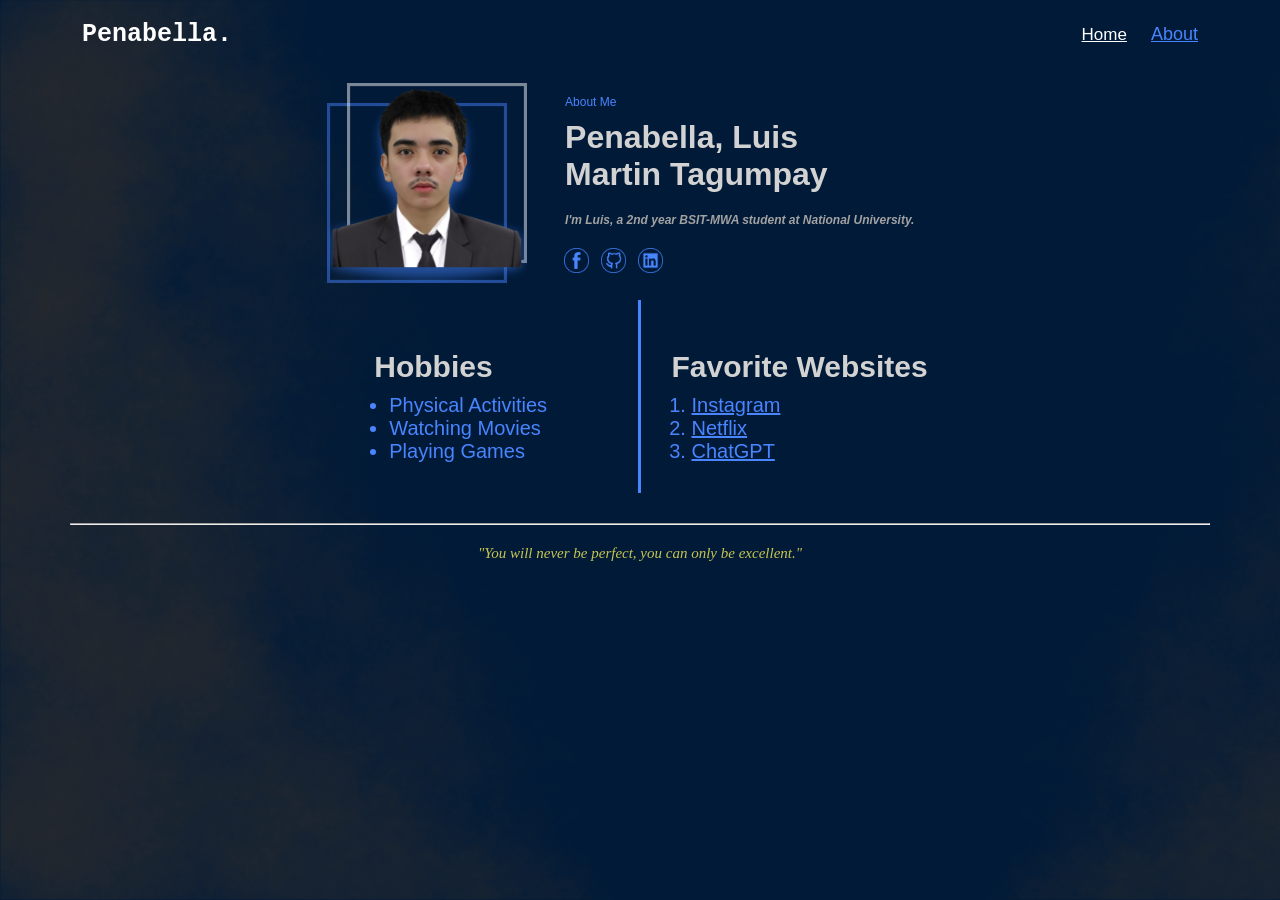
==== aboutPage.html @ 7ff42749 "my first portfolio" ====
<!DOCTYPE html>
<html>
    <head>
        <title>Penabella: About Me</title>
    </head>

    <body style="background-image: url('assets/plainBG.png'); background-size: cover; background-repeat: no-repeat; background-attachment: fixed; margin-left: 70px; margin-right: 70px;">
        <table border="0" width="100%" cellpadding="10">
            <tr>
                <td align="left">
                    <strong style="color: white; font-size: 25px; font-family: 'Courier New', Courier, monospace;">Penabella.</strong>
                </td>
                <td align="right">
                    <a href="index.html" style="font-size: 17px; color: white; font-family: Arial;">Home</a>
                    &nbsp;&nbsp;&nbsp;&nbsp;
                    <a href="aboutPage.html" style="font-size: 18px; color: rgb(72, 133, 255); font-family: Arial;">About</a>
                </td>
            </tr>
        </table>

        <table border="0" width="60%" cellpadding="10" align="center" style="margin-top: 10px;">
            <tr>
                <td align="middle">
                    <img src="assets/icons/myPhoto.png" alt="Luis Martin T. Penabella" width="200">
                </td>
                <td align="left">
                    <p style="margin-bottom: 10px; color: rgb(72, 133, 255); font-family: Arial, Helvetica, sans-serif; font-size: 12px;">About Me</p>
                    <h1 style="margin-top: 10px; margin-bottom: 20px; color: rgb(210, 210, 210); font-family:Arial, Helvetica, sans-serif;">Penabella, Luis<br>Martin Tagumpay</h1>
                    <h2 style="margin-top: 20px; color: rgb(162, 162, 162); font-family:Arial, Helvetica, sans-serif; font-size: 12px; font-style: italic;">I'm Luis, a 2nd year BSIT-MWA student at National University.</h2>

                    <table align="left" border="0" cellspacing="10" padding="0" style="margin-left: -12px;">
                        <tr>
                            <td><a href="https://www.facebook.com/cookietrashh" target="_blank"><img src="assets/icons/fbIcon.png" alt="Facebook" width="25"></a></td>
                            <td><a href="https://github.com/luis-mtp"  target="_blank"><img src="assets/icons/gitIcon.png" alt="GitHub" width="25"></a></td>
                            <td><a href="https://www.linkedin.com/in/luis-penabella-lmtp18"  target="_blank"><img src="assets/icons/inIcon.png" alt="LinkedIn" width="25"></a></td>
                        </tr>
                    </table>
                </td>
            </tr>
        </table>
    
        <table border="0" cellpadding="10" cellspacing="0" align="center" style="margin-bottom: 30px">
            <tr>
                <td valign="top" width="49.25%" >
                    <h4 style="margin-left: 25px; color: rgb(210, 210, 210); font-family: Arial, Helvetica, sans-serif; font-size: 30px;">Hobbies</h4>
                    <ul style="margin-top: -30px; color: rgb(72, 133, 255); font-family:Arial, Helvetica, sans-serif; font-size: 20px;">
                        <li>Physical Activities</li>
                        <li>Watching Movies</li>
                        <li>Playing Games</li>
                    </ul>
                </td>

                <td width="0.5%" bgcolor="#4885ff" style="padding: 0;"></td>

                <td valign="top" width="49.25%">
                    <h4 style="margin-left: 20px; color: rgb(210, 210, 210); font-family: Arial, Helvetica, sans-serif; font-size: 30px;">Favorite Websites</h4>
                    <ol style="margin-top: -30px; color: rgb(72, 133, 255); font-family:Arial, Helvetica, sans-serif; font-size: 20px;">
                        <li><a href="https://www.instagram.com/?hl=en" target="_blank" style="color: rgb(72, 133, 255)">Instagram</a></li>
                        <li><a href="https://www.netflix.com/ph-en/" target="_blank" style="color: rgb(72, 133, 255)">Netflix</a></li>
                        <li><a href="https://chatgpt.com" target="_blank" style="color: rgb(72, 133, 255)">ChatGPT</a></li>
                    </ol>
                </td>
            </tr>
        </table>

        <hr>
        
        <footer align="center" style="margin-top: 20px;">
            <p style="color: rgb(199, 197, 80); font-family: 'Times New Roman', Times, serif; font-style: italic; font-size: 15px;">"You will never be perfect, you can only be excellent."</p>
        </footer>

    </body>
</html>
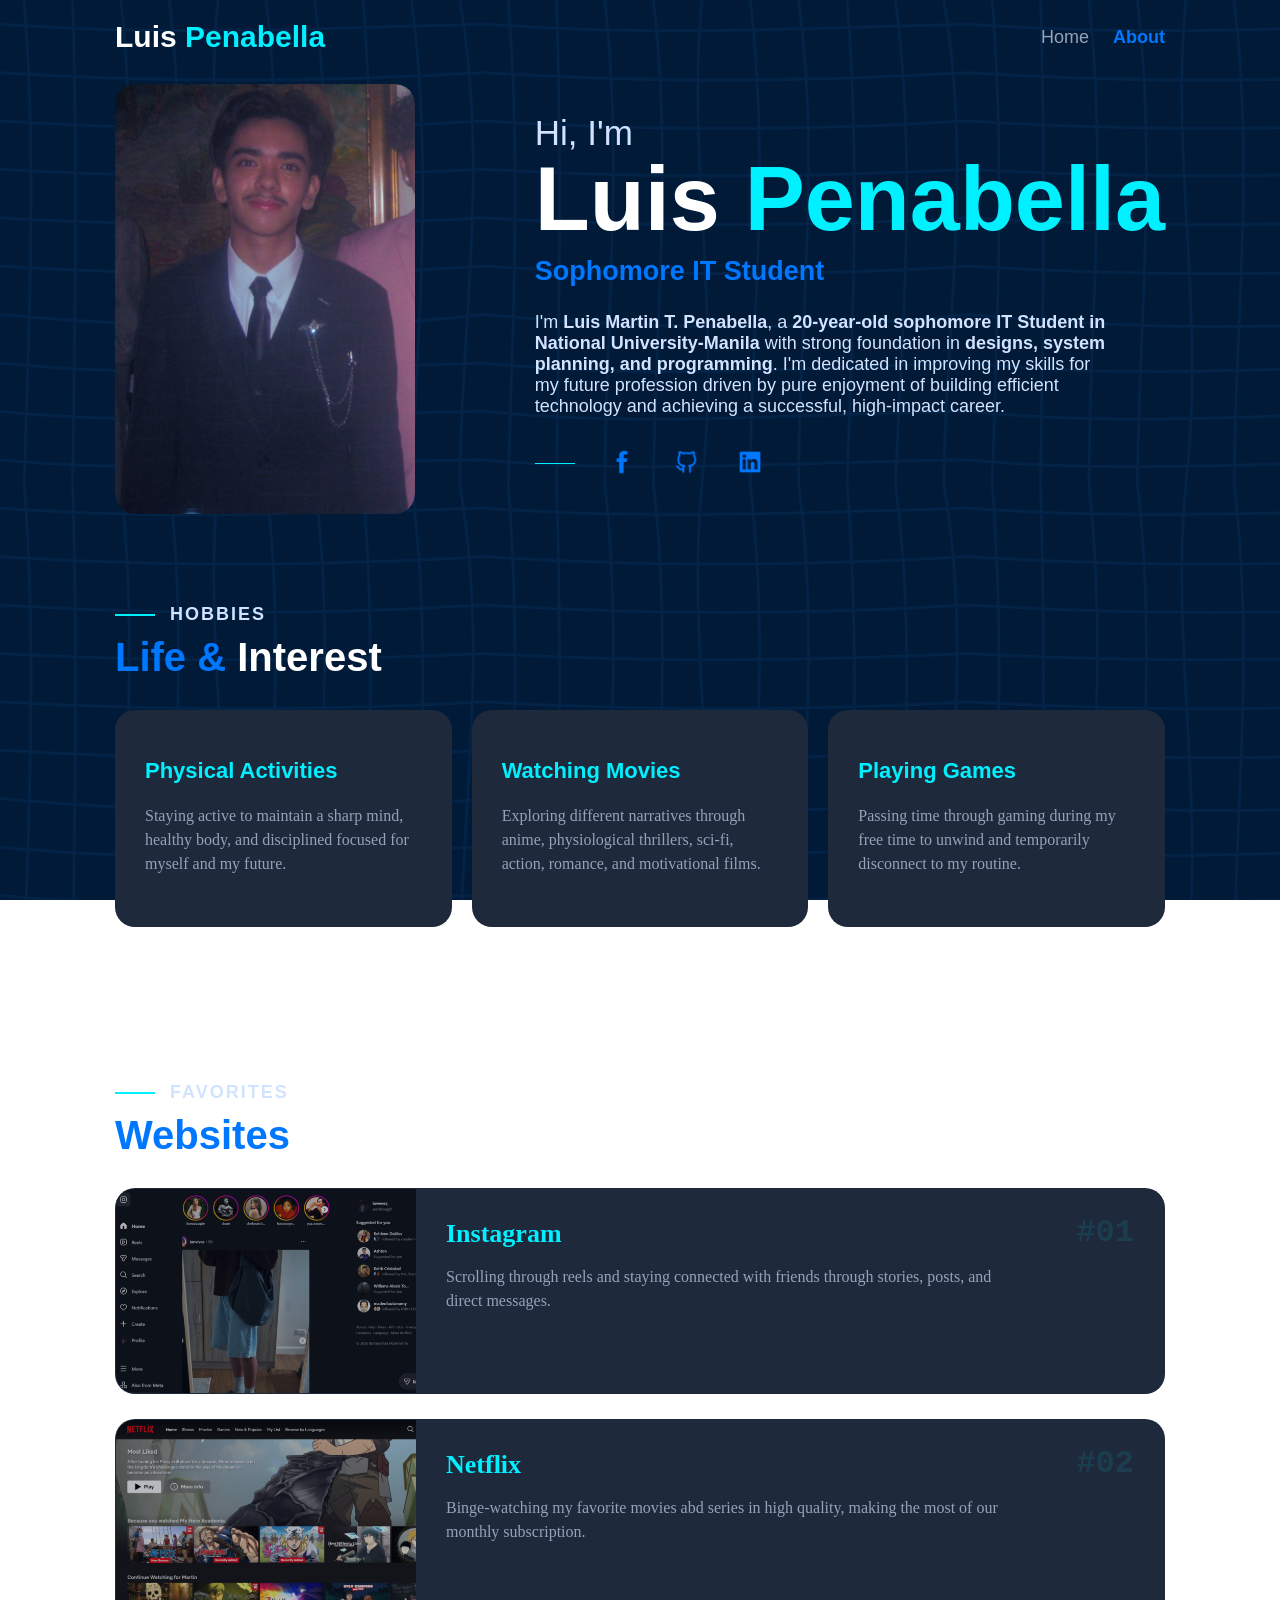
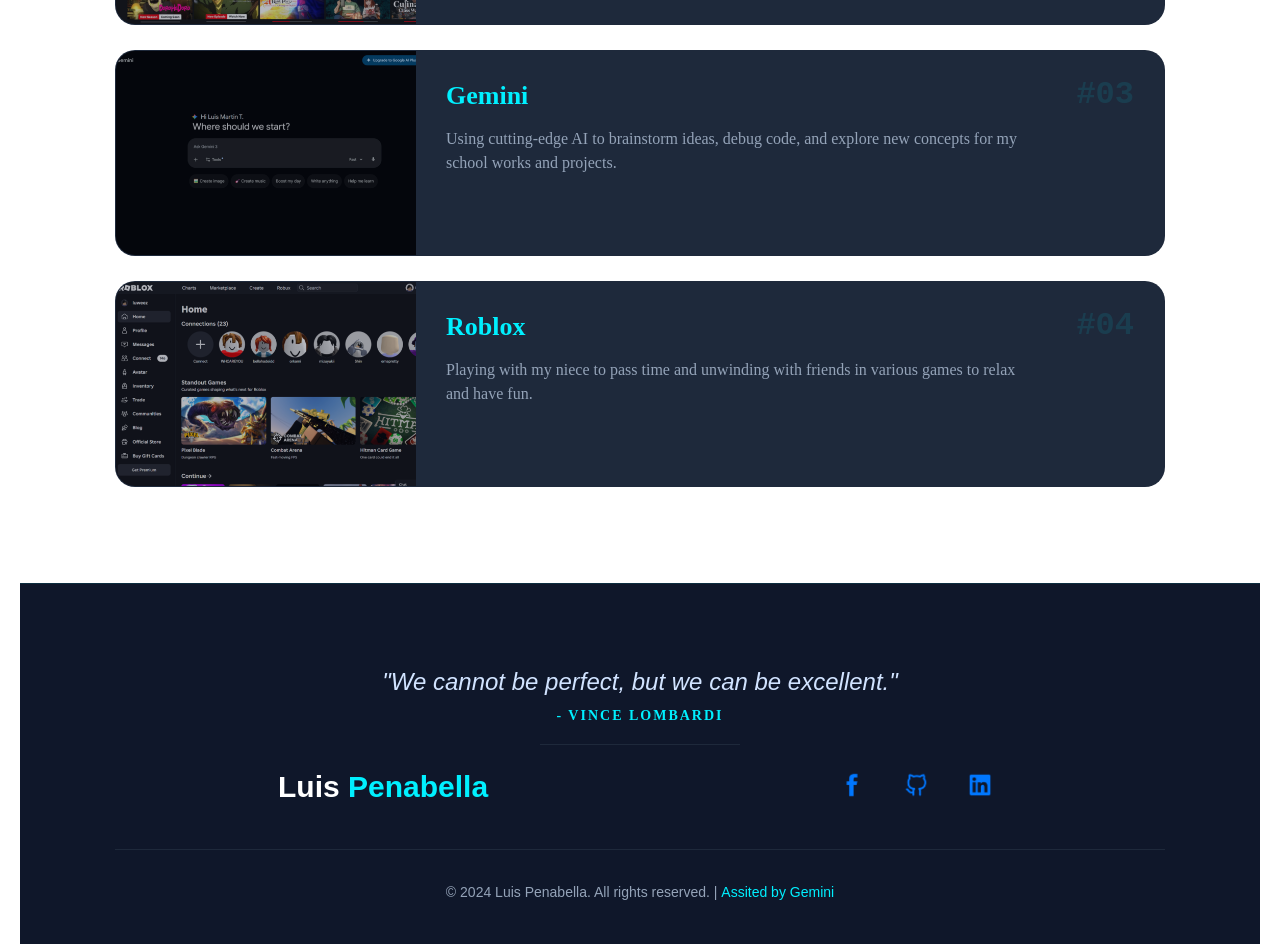
==== commit 455d0761: "updated portfolio with css" ====
--- a/aboutPage.html
+++ b/aboutPage.html
@@ -2,72 +2,160 @@
 <html>
     <head>
         <title>Penabella: About Me</title>
+        <meta name="viewport" content="width=device-width, initial-scale=1.0">
+
+        <link rel="stylesheet" href="aboutPage.css">
     </head>
 
-    <body style="background-image: url('assets/plainBG.png'); background-size: cover; background-repeat: no-repeat; background-attachment: fixed; margin-left: 70px; margin-right: 70px;">
-        <table border="0" width="100%" cellpadding="10">
-            <tr>
-                <td align="left">
-                    <strong style="color: white; font-size: 25px; font-family: 'Courier New', Courier, monospace;">Penabella.</strong>
-                </td>
-                <td align="right">
-                    <a href="index.html" style="font-size: 17px; color: white; font-family: Arial;">Home</a>
-                    &nbsp;&nbsp;&nbsp;&nbsp;
-                    <a href="aboutPage.html" style="font-size: 18px; color: rgb(72, 133, 255); font-family: Arial;">About</a>
-                </td>
-            </tr>
-        </table>
+    <body style="background-image: url('assets/myBG.png'); background-size: cover; background-repeat: no-repeat; background-attachment: fixed;">
+        <div class="navbar">
+            <a href="index.html" class="nav-logo">Luis <span class="last-name">Penabella</span></a>
+ 
+            <div class="nav-direct">
+                <a href="index.html">Home</a>
+                <a href="aboutPage.html" class="active">About</a>
+            </div>
+        </div>
 
-        <table border="0" width="60%" cellpadding="10" align="center" style="margin-top: 10px;">
-            <tr>
-                <td align="middle">
-                    <img src="assets/icons/myPhoto.png" alt="Luis Martin T. Penabella" width="200">
-                </td>
-                <td align="left">
-                    <p style="margin-bottom: 10px; color: rgb(72, 133, 255); font-family: Arial, Helvetica, sans-serif; font-size: 12px;">About Me</p>
-                    <h1 style="margin-top: 10px; margin-bottom: 20px; color: rgb(210, 210, 210); font-family:Arial, Helvetica, sans-serif;">Penabella, Luis<br>Martin Tagumpay</h1>
-                    <h2 style="margin-top: 20px; color: rgb(162, 162, 162); font-family:Arial, Helvetica, sans-serif; font-size: 12px; font-style: italic;">I'm Luis, a 2nd year BSIT-MWA student at National University.</h2>
+        <div class="about-page">
+            <div class="my-photo">
+                <img src="assets/icons/myImageBackground.png" alt="Background" class="image-background">
+                <img src="assets/icons/myImage.png" alt="Luis Martin T. Penabella" class="my-image">
+            </div>
 
-                    <table align="left" border="0" cellspacing="10" padding="0" style="margin-left: -12px;">
-                        <tr>
-                            <td><a href="https://www.facebook.com/cookietrashh" target="_blank"><img src="assets/icons/fbIcon.png" alt="Facebook" width="25"></a></td>
-                            <td><a href="https://github.com/luis-mtp"  target="_blank"><img src="assets/icons/gitIcon.png" alt="GitHub" width="25"></a></td>
-                            <td><a href="https://www.linkedin.com/in/luis-penabella-lmtp18"  target="_blank"><img src="assets/icons/inIcon.png" alt="LinkedIn" width="25"></a></td>
-                        </tr>
-                    </table>
-                </td>
-            </tr>
-        </table>
-    
-        <table border="0" cellpadding="10" cellspacing="0" align="center" style="margin-bottom: 30px">
-            <tr>
-                <td valign="top" width="49.25%" >
-                    <h4 style="margin-left: 25px; color: rgb(210, 210, 210); font-family: Arial, Helvetica, sans-serif; font-size: 30px;">Hobbies</h4>
-                    <ul style="margin-top: -30px; color: rgb(72, 133, 255); font-family:Arial, Helvetica, sans-serif; font-size: 20px;">
-                        <li>Physical Activities</li>
-                        <li>Watching Movies</li>
-                        <li>Playing Games</li>
-                    </ul>
-                </td>
+            <div class="introduction">
+                <h3>Hi, I'm</h3>
+                <h1>Luis <span class="last-name">Penabella</span></h1>
+                <h2>Sophomore IT Student</h2>
+                <p>I'm <strong>Luis Martin T. Penabella</strong>, a <strong>20-year-old sophomore IT Student in<br>National University-Manila</strong> with strong foundation in <strong>designs, system<br>planning, and programming</strong>. I'm dedicated in improving my skills for<br>my future profession driven by pure enjoyment of building efficient<br>technology and achieving a successful, high-impact career.</p>
 
-                <td width="0.5%" bgcolor="#4885ff" style="padding: 0;"></td>
+                <div class="icons">
+                    <hr>
+                    <div class="icon-background"><a href="https://www.facebook.com/cookietrashh" target="_blank"><img src="assets/icons/fbIcon.png" alt="Facebook" width="30"></a></div>
+                    <div class="icon-background"><a href="https://github.com/luis-mtp"  target="_blank"><img src="assets/icons/gitIcon.png" alt="GitHub" width="30"></a></div>
+                    <div class="icon-background"><a href="https://www.linkedin.com/in/luis-penabella-lmtp18"  target="_blank"><img src="assets/icons/inIcon.png" alt="LinkedIn" width="30"></a></div>
+                </div>
+            </div>
+        </div>
 
-                <td valign="top" width="49.25%">
-                    <h4 style="margin-left: 20px; color: rgb(210, 210, 210); font-family: Arial, Helvetica, sans-serif; font-size: 30px;">Favorite Websites</h4>
-                    <ol style="margin-top: -30px; color: rgb(72, 133, 255); font-family:Arial, Helvetica, sans-serif; font-size: 20px;">
-                        <li><a href="https://www.instagram.com/?hl=en" target="_blank" style="color: rgb(72, 133, 255)">Instagram</a></li>
-                        <li><a href="https://www.netflix.com/ph-en/" target="_blank" style="color: rgb(72, 133, 255)">Netflix</a></li>
-                        <li><a href="https://chatgpt.com" target="_blank" style="color: rgb(72, 133, 255)">ChatGPT</a></li>
-                    </ol>
-                </td>
-            </tr>
-        </table>
+        <div class="hobbies">
+            <div class="hobbies-header">
+                <div class="sub-header">
+                    <hr>
+                    <h3>Hobbies</h3>
+                </div>
+                <h2>Life & <span class="header-second-word">Interest</span></h2>
+            </div>
 
-        <hr>
-        
-        <footer align="center" style="margin-top: 20px;">
-            <p style="color: rgb(199, 197, 80); font-family: 'Times New Roman', Times, serif; font-style: italic; font-size: 15px;">"You will never be perfect, you can only be excellent."</p>
+            <ul class="hobbies-list">
+                <li>
+                    <div class="hobby-card">
+                        <h2>Physical Activities</h2>
+                        <p>Staying active to maintain a sharp mind, healthy body, and disciplined focused for myself and my future.</p>
+                    </div>
+                </li>
+                <li>
+                    <div class="hobby-card">
+                        <h2>Watching Movies</h2>
+                        <p>Exploring different narratives through anime, physiological thrillers, sci-fi, action, romance, and motivational films.</p>
+                    </div>
+                </li>
+                <li>
+                    <div class="hobby-card">
+                        <h2>Playing Games</h2>
+                        <p>Passing time through gaming during my free time to unwind and temporarily disconnect to my routine.</p>
+                    </div>
+                </li>
+            </ul>
+        </div>
+
+        <div class="websites">
+            <div class="websites-header">
+                <div class="sub-header">
+                    <hr>
+                    <h3>Favorites</h3>
+                </div>
+                <h2>Websites <span class="header-second-word">I Visit</span></h2>
+            </div>
+
+            <ol class="websites-list">
+                <li>
+                    <a href="https://www.instagram.com" target="_blank" class="website-card">
+                        <div class="website-preview">
+                            <img src="assets/previews/instagramPreview.png" alt="Instagram Preview">
+                        </div>
+                        <div class="website-info">
+                            <span class="site-number"></span>
+                            <h2>Instagram</h2>
+                            <p>Scrolling through reels and staying connected with friends through stories, posts, and direct messages.</p>
+                        </div>
+                    </a>
+                </li>
+                <li>
+                    <a href="https://www.netflix.com" target="_blank" class="website-card">
+                        <div class="website-preview">
+                            <img src="assets/previews/netflixPreview.png" alt="Netflix Preview">
+                        </div>
+                        <div class="website-info">
+                            <span class="site-number"></span>
+                            <h2>Netflix</h2>
+                            <p>Binge-watching my favorite movies abd series in high quality, making the most of our monthly subscription.</p>
+                        </div>
+                    </a>
+                </li>
+                <li>
+                    <a href="https://gemini.google.com" target="_blank" class="website-card">
+                        <div class="website-preview">
+                            <img src="assets/previews/geminiPreview.png" alt="Gemini Preview">
+                        </div>
+                        <div class="website-info">
+                            <span class="site-number"></span>
+                            <h2>Gemini</h2>
+                            <p>Using cutting-edge AI to brainstorm ideas, debug code, and explore new concepts for my school works and projects.</p>
+                        </div>
+                    </a>
+                </li>
+                <li>
+                    <a href="https://www.roblox.com" target="_blank" class="website-card">
+                        <div class="website-preview">
+                            <img src="assets/previews/robloxPreview.png" alt="Roblox Preview">
+                        </div>
+                        <div class="website-info">
+                            <span class="site-number"></span>
+                            <h2>Roblox</h2>
+                            <p>Playing with my niece to pass time and unwinding with friends in various games to relax and have fun.</p>
+                        </div>
+                    </a>
+                </li>
+            </ol>
+        </div>
+
+        <footer class="footer">
+            <div class="footer-section">
+                <div class="quote">
+                    <p>"We cannot be perfect, but we can be excellent."</p>
+                    <span class="quote-author">- Vince Lombardi</span>
+                </div>
+            </div>
+
+            <hr class="footer-divider">
+
+            <div class="footer-info">
+                
+                <div class="footer-nav">
+                    <a href="index.html" class="nav-logo">Luis <span class="last-name">Penabella</span></a>
+                </div>
+
+                <div class="footer-contact">
+                    <div class="icon-background"><a href="https://www.facebook.com/cookietrashh" target="_blank"><img src="assets/icons/fbIcon.png" alt="Facebook" width="30"></a></div>
+                    <div class="icon-background"><a href="https://github.com/luis-mtp"  target="_blank"><img src="assets/icons/gitIcon.png" alt="GitHub" width="30"></a></div>
+                    <div class="icon-background"><a href="https://www.linkedin.com/in/luis-penabella-lmtp18"  target="_blank"><img src="assets/icons/inIcon.png" alt="LinkedIn" width="30"></a></div>
+                </div>
+            </div>
+
+            <div class="footer-copyright">
+                <p>&copy; 2024 Luis Penabella. All rights reserved. | <span class="footer-tag">Assited by Gemini</span></p>
+            </div>
         </footer>
-
     </body>
 </html>
--- a/aboutPage.css
+++ b/aboutPage.css
@@ -0,0 +1,410 @@
+body {
+    display: flex;
+    flex-direction: column;
+    align-items: center;
+    justify-content: flex-start;
+    min-height: 100vh;
+    margin: 0;
+    padding: 0 20px;
+}
+
+.navbar {
+    display: flex;
+    justify-content: space-between;
+    align-items: center;
+    position: relative;
+    z-index: 10;
+
+    width: 100%;
+    max-width: 1050px;
+    margin: 10px auto;
+    padding: 10px;
+    flex-shrink: 0;
+}
+.nav-logo {
+    text-decoration: none;
+    font-weight: bold;
+    color: #FFFFFF;
+    font-size: 30px;
+    font-family: 'Segoe UI', Tahoma, Geneva, Verdana, sans-serif;
+    transition: 0.3s;
+}
+.last-name {
+    color: #00F0FF;
+    transition: 0.3s;
+}
+.nav-logo:hover .last-name{
+    color: #FFFFFF;
+}
+.nav-direct a {
+    text-decoration: none;
+    color: #94A3B8;
+    font-family: Arial, sans-serif;
+    margin-left: 20px;
+    font-size: 18px;
+    transition: 0.3s;
+}
+.nav-direct a:hover {
+    color: #FFFFFF;
+}
+.nav-direct a.active {
+    font-weight: bold;
+    color: #0077FF;
+}
+
+.about-page {
+    display: flex;
+    justify-content: space-between;
+    align-items: center;
+    gap: 10px;
+    flex-grow: 1;
+    
+    width: 100%;
+    max-width: 1050px;
+    margin: 0px auto;
+    padding: 10px;
+}
+.my-photo {
+    position: relative;
+    width: 300px;
+    height: 430px;
+    border-radius: 20px;
+    overflow: hidden;
+}
+.image-background {
+    width: 100%;
+    height: 100%;
+    object-fit: cover;
+    position: absolute;
+    z-index: 1;
+    border-radius: 20px;
+}
+.my-image {
+    width: 100%;
+    height: 99%;
+    object-fit: cover;
+    position: relative;
+    z-index: 2;
+    border-radius: 20px;
+
+    transition: transform 0.3s ease;
+}
+.my-photo:hover .my-image {
+    transform: scale(1.05);
+}
+
+.introduction {
+    display: flex;
+    flex-direction: column;
+    gap: 15px;
+    margin: 0;
+}
+.introduction h3 {
+    font-weight: normal;
+    color: #D1E3FF;
+    font-size: 35px;
+    font-family: 'Segoe UI', Tahoma, Geneva, Verdana, sans-serif;
+    margin-left: 10px;
+    margin: 0;
+}
+.introduction h1 {
+    font-weight: bold;
+    color: #FFFFFF;
+    font-size: 90px;
+    font-family: 'Segoe UI', Tahoma, Geneva, Verdana, sans-serif;
+    line-height: 0.7;
+    margin: 0;
+}
+.introduction .last-name:hover {
+    color: #FFFFFF;
+}
+.introduction h2 {
+    color: #0077FF;
+    font-size: 27px;
+    font-family: 'Segoe UI', Tahoma, Geneva, Verdana, sans-serif;
+    margin: 0;
+    margin-top: 10px;
+}
+.introduction p {
+    font-weight: normal;
+    color: #D1E3FF;
+    font-size: 18px;
+    font-family: 'Segoe UI', Tahoma, Geneva, Verdana, sans-serif;
+    margin: 0;
+    margin-top: 10px;
+}
+
+.icons {
+    display: flex;
+    align-items: center;
+    gap: 20px;
+    margin-top: 10px;
+}
+.icons hr {
+    width: 40px;
+    height: 1px;
+    background-color: #00F0FF;
+    border: none;
+    margin: 0;
+    margin-right: 5px;
+}
+.icon-background {
+    width: 40px;
+    height: 40px;
+    padding: 2px;
+    background-color: transparent;
+    border-radius: 50%;
+    display: flex;
+    justify-content: center;
+    align-items: center;
+    transition: background-color 0.3s ease;
+}
+.icons img {
+    width: 30px;
+    height: auto;
+
+    transition: transform 0.3s ease, filter 0.3s ease;
+}
+.icon-background:hover {
+    background-color: #0077FF;
+}
+
+.icon-background:hover img {
+    filter: brightness(0) invert(1);
+    transform: scale(1.15);
+}
+
+.hobbies {
+    width: 100%;
+    max-width: 1050px;
+    margin: 80px auto;
+    padding: 0 10px;
+}
+.sub-header {
+    display: flex;
+    align-items: center;
+    gap: 15px;
+}
+.sub-header hr {
+    flex-grow: 1;
+    max-width: 40px;
+    border: none;
+    border-top: 2px solid #00F0FF;
+    margin: 0;
+}
+.hobbies-header h3 {
+    color: #D1E3FF;
+    font-size: 18px;
+    font-family: 'Segoe UI', Tahoma, Geneva, Verdana, sans-serif;
+    text-transform: uppercase;
+    letter-spacing: 2px;
+    margin: 0;
+}
+.hobbies-header h2 {
+    color: #0077FF;
+    font-size: 40px;
+    font-family: 'Segoe UI', Tahoma, Geneva, Verdana, sans-serif;
+    margin: 10px 0 30px 0;
+}
+.header-second-word {
+    color: #FFFFFF;
+}
+.hobbies-list {
+    display: grid;
+    grid-template-columns: repeat(3, 1fr);
+    gap: 20px;
+    list-style: none;
+    padding: 0;
+}
+.hobby-card {
+    background: #1E293B;
+    padding: 30px;
+    border-radius: 20px;
+    transition: transform 0.3s ease, background 0.3s ease;
+    height: 80%;
+}
+.hobby-card h2 {
+    color: #00F0FF;
+    font-size: 22px;
+    margin-bottom: 10px;
+    font-family: 'Segoe UI', Tahoma, Geneva, Verdana, sans-serif;
+}
+.hobby-card p {
+    color: #94A3B8;
+    font-size: 16px;
+    line-height: 1.5;
+    margin: 0;
+    margin-top: 20px;
+}
+.hobby-card:hover {
+    transform: translateY(-10px);
+    background: #2D3D54;
+    border: 1px solid #0077FF;
+}
+
+.websites {
+    width: 100%;
+    max-width: 1050px;
+    margin: 80px auto;
+    padding: 0 10px;
+}
+.websites-header h3 {
+    color: #D1E3FF;
+    font-size: 18px;
+    font-family: 'Segoe UI', Tahoma, Geneva, Verdana, sans-serif;
+    text-transform: uppercase;
+    letter-spacing: 2px;
+    margin: 0;
+}
+.websites-header h2 {
+    color: #0077FF;
+    font-size: 40px;
+    font-family: 'Segoe UI', Tahoma, Geneva, Verdana, sans-serif;
+    margin: 10px 0 30px 0;
+}
+.websites-second-word {
+    color: #FFFFFF;
+}
+.websites-list {
+    display: flex;
+    flex-direction: column;
+    gap: 25px;
+    list-style: none;
+    padding: 0;
+    counter-reset: site-counter;
+}
+.website-card {
+    display: flex;
+    align-items: stretch;
+    background: #1E293B;
+    text-decoration: none;
+    border-radius: 20px;
+    overflow: hidden;
+    border: 1px solid transparent;
+    transition: all 0.3s ease;
+    min-height: 180px;
+}
+.website-preview {
+    width: 300px;
+    flex-shrink: 0;
+    background: #0f172a;
+}
+
+.website-preview img {
+    width: 100%;
+    height: 100%;
+    object-fit: cover;
+    opacity: 0.7;
+    transition: opacity 0.3s ease;
+}
+.website-info {
+    padding: 30px;
+    position: relative;
+    flex-grow: 1;
+}
+
+.website-info h2 {
+    color: #00F0FF;
+    font-size: 26px;
+    margin: 0 0 10px 0;
+}
+
+.website-info p {
+    color: #94A3B8;
+    font-size: 16px;
+    line-height: 1.5;
+    max-width: 85%;
+}
+.site-number::before {
+    counter-increment: site-counter;
+    content: "#0" counter(site-counter);
+    position: absolute;
+    top: 25px;
+    right: 30px;
+    font-size: 32px;
+    font-weight: 800;
+    color: #00F0FF;
+    opacity: 0.1;
+    font-family: 'Courier New', monospace;
+}
+.website-card:hover {
+    transform: translateY(-5px);
+    background: #2D3D54;
+    border: 1px solid #0077FF;
+}
+
+.website-card:hover .website-preview img {
+    opacity: 1;
+}
+
+.website-card:hover .site-number::before {
+    opacity: 1;
+}
+
+.footer {
+    width: 100%;
+    background: #0F172A;
+    padding: 60px 0 30px 0;
+    margin-top: 0px;
+    border-top: 1px solid rgba(0, 240, 255, 0.1);
+}
+.footer-section {
+    max-width: 1050px;
+    margin: 0 auto;
+    padding: 0 20px;
+    text-align: center;
+}
+.quote p {
+    color: #D1E3FF;
+    font-size: 24px;
+    font-style: italic;
+    font-family: 'Segoe UI', Tahoma, Geneva, Verdana, sans-serif;
+    margin-bottom: 10px;
+}
+.quote-author {
+    color: #00F0FF;
+    font-weight: bold;
+    text-transform: uppercase;
+    letter-spacing: 2px;
+    font-size: 14px;
+}
+.footer-divider {
+    border: none;
+    border-top: 1px solid #1E293B;
+    margin: 20px auto;
+    max-width: 200px;
+}
+.footer-info {
+    display: flex;
+    align-items: center;
+    justify-content: space-between;
+    
+    width: 60%;
+    max-width: 1050px;
+    margin: 0 auto 40px auto;
+    
+    padding: 0 10px;
+    box-sizing: border-box;
+}
+.footer-contact {
+    display: flex;
+    align-items: center;
+    gap: 20px;
+}
+.footer-copyright {
+    text-align: center;
+    width: 100%;
+    max-width: 1050px;
+    margin: 0 auto;
+    padding-top: 20px;
+    border-top: 1px solid #1E293B;
+}
+.footer-copyright p {
+    color: #94A3B8;
+    font-size: 14px;
+    font-family: 'Segoe UI', sans-serif;
+}
+.footer-tag {
+    color: #00F0FF;
+    font-weight: 500;
+}
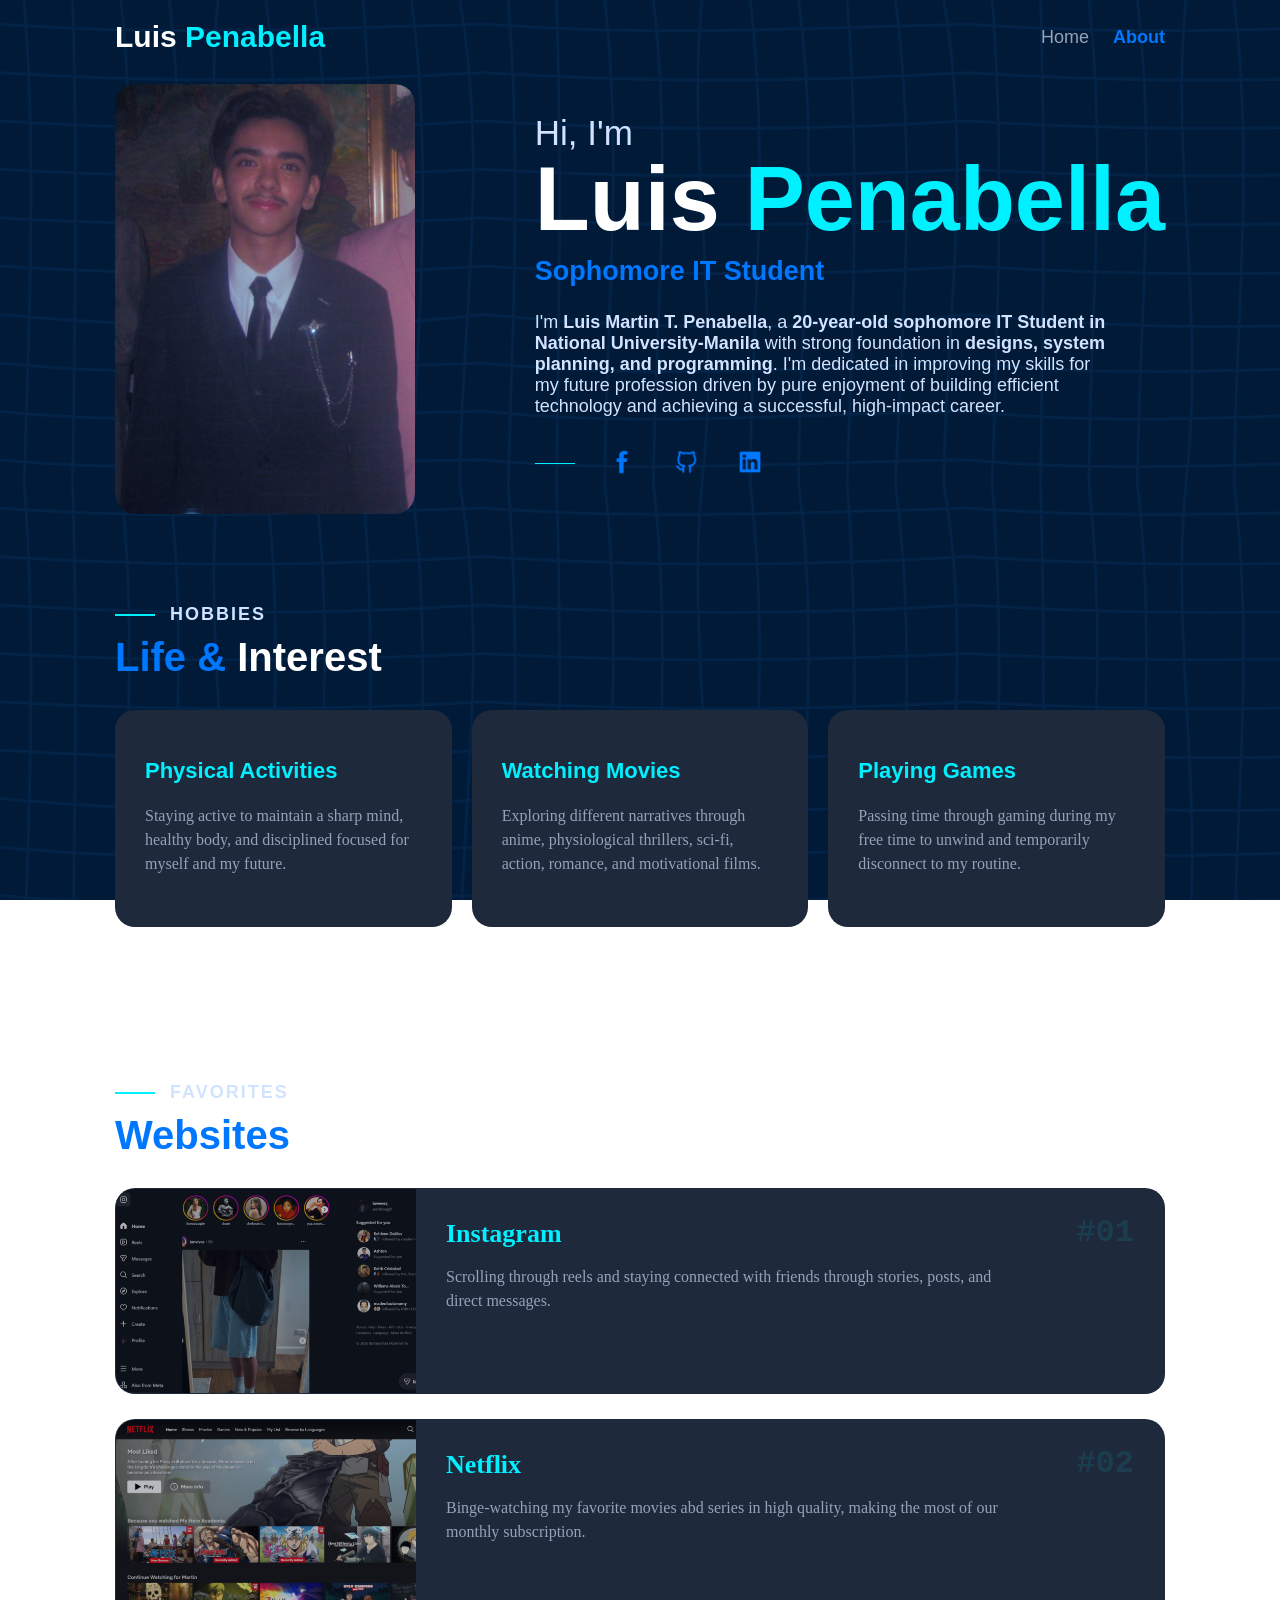
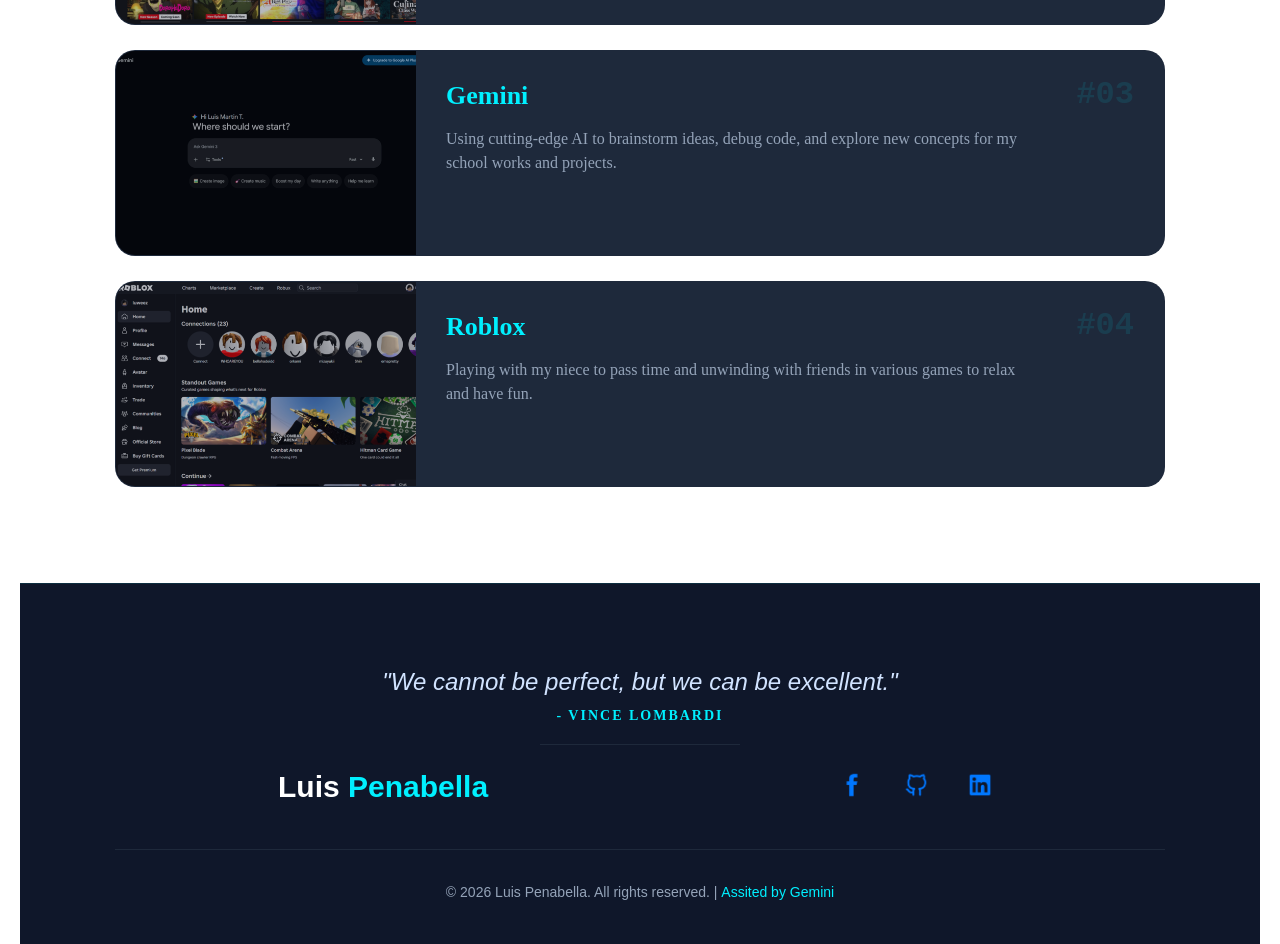
==== commit 886cdddd: "updated copyright year" ====
--- a/aboutPage.html
+++ b/aboutPage.html
@@ -154,7 +154,7 @@
             </div>
 
             <div class="footer-copyright">
-                <p>&copy; 2024 Luis Penabella. All rights reserved. | <span class="footer-tag">Assited by Gemini</span></p>
+                <p>&copy; 2026 Luis Penabella. All rights reserved. | <span class="footer-tag">Assited by Gemini</span></p>
             </div>
         </footer>
     </body>
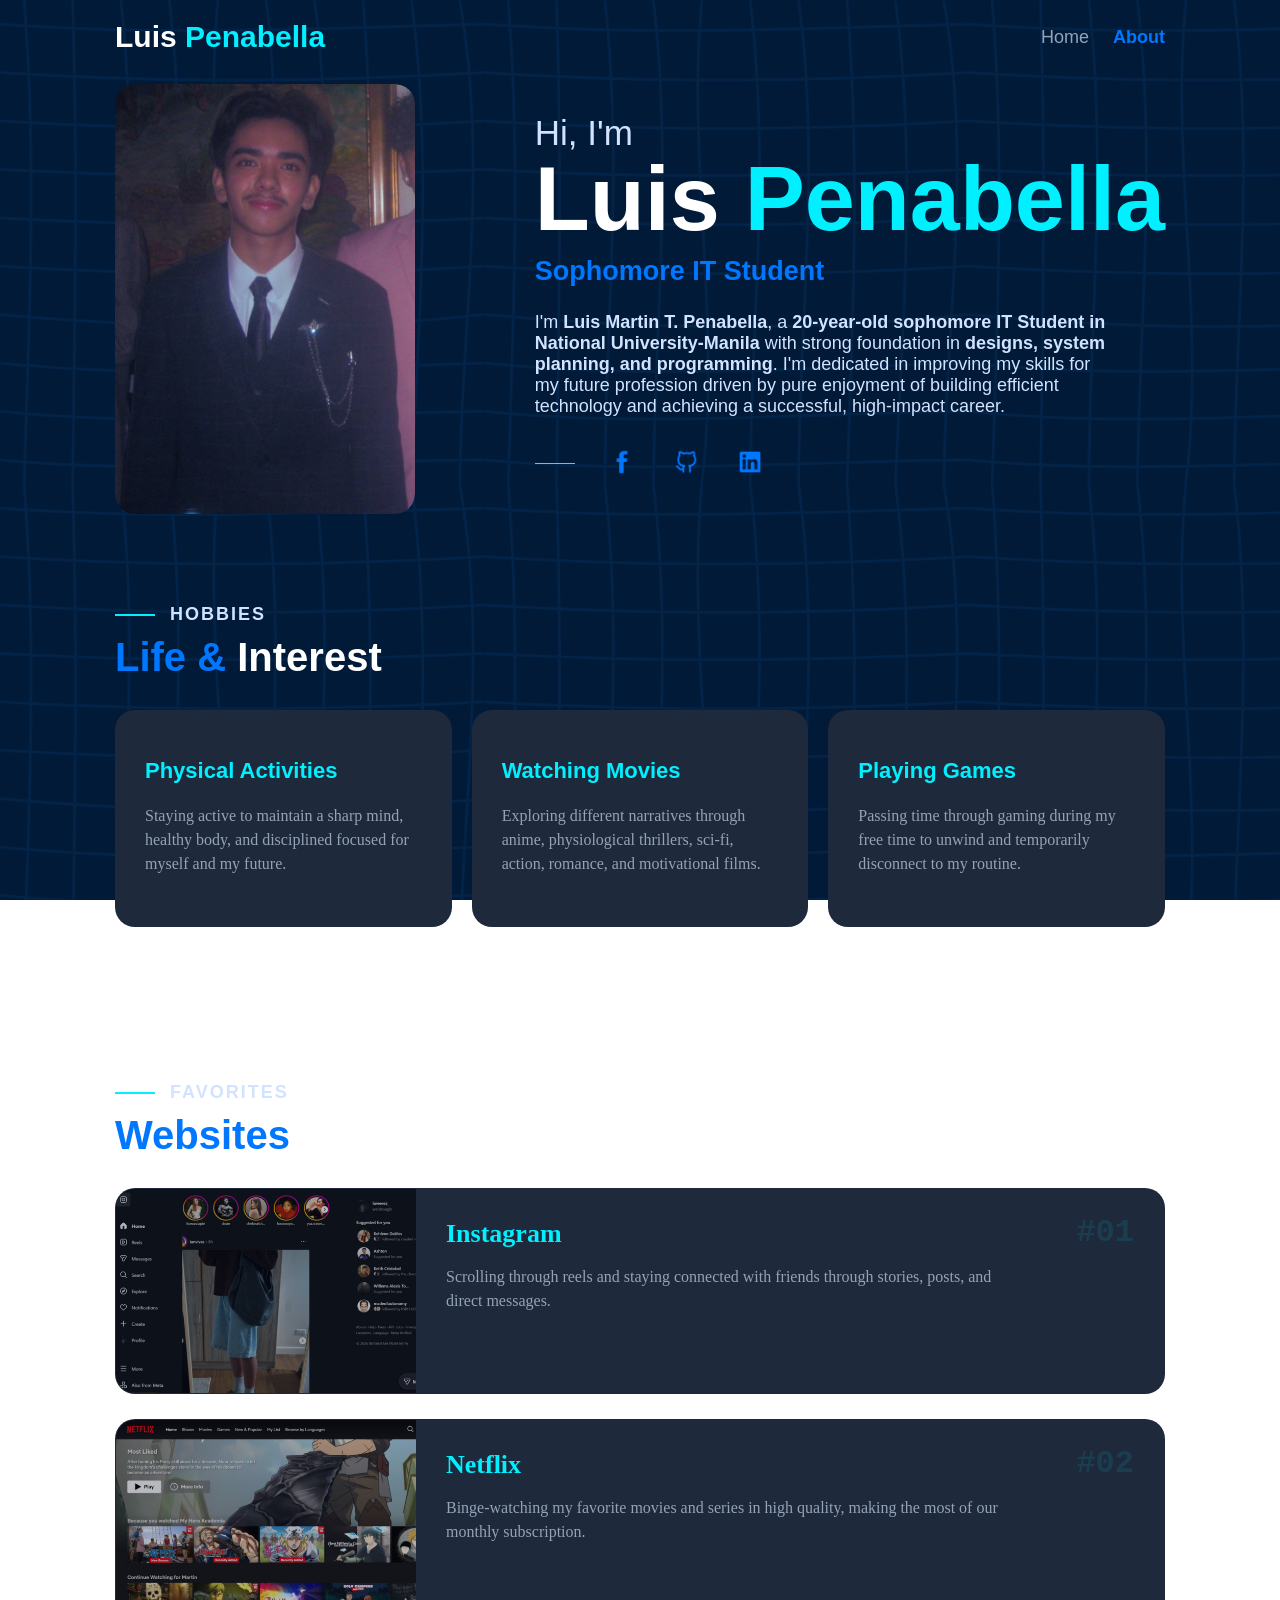
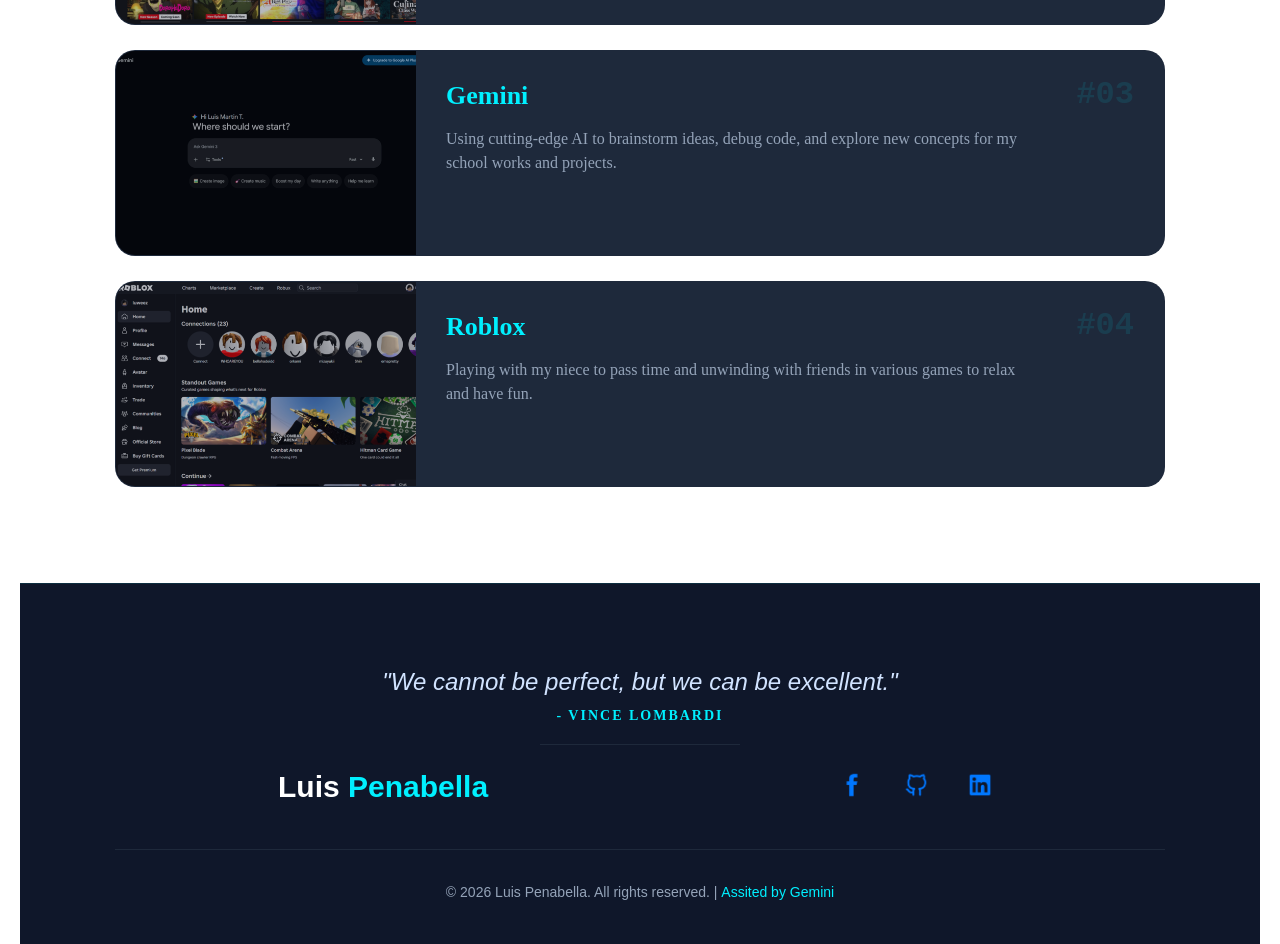
==== commit 1a7e6681: "edited netflix description word error 'abd' to 'and'" ====
--- a/aboutPage.html
+++ b/aboutPage.html
@@ -99,7 +99,7 @@
                         <div class="website-info">
                             <span class="site-number"></span>
                             <h2>Netflix</h2>
-                            <p>Binge-watching my favorite movies abd series in high quality, making the most of our monthly subscription.</p>
+                            <p>Binge-watching my favorite movies and series in high quality, making the most of our monthly subscription.</p>
                         </div>
                     </a>
                 </li>
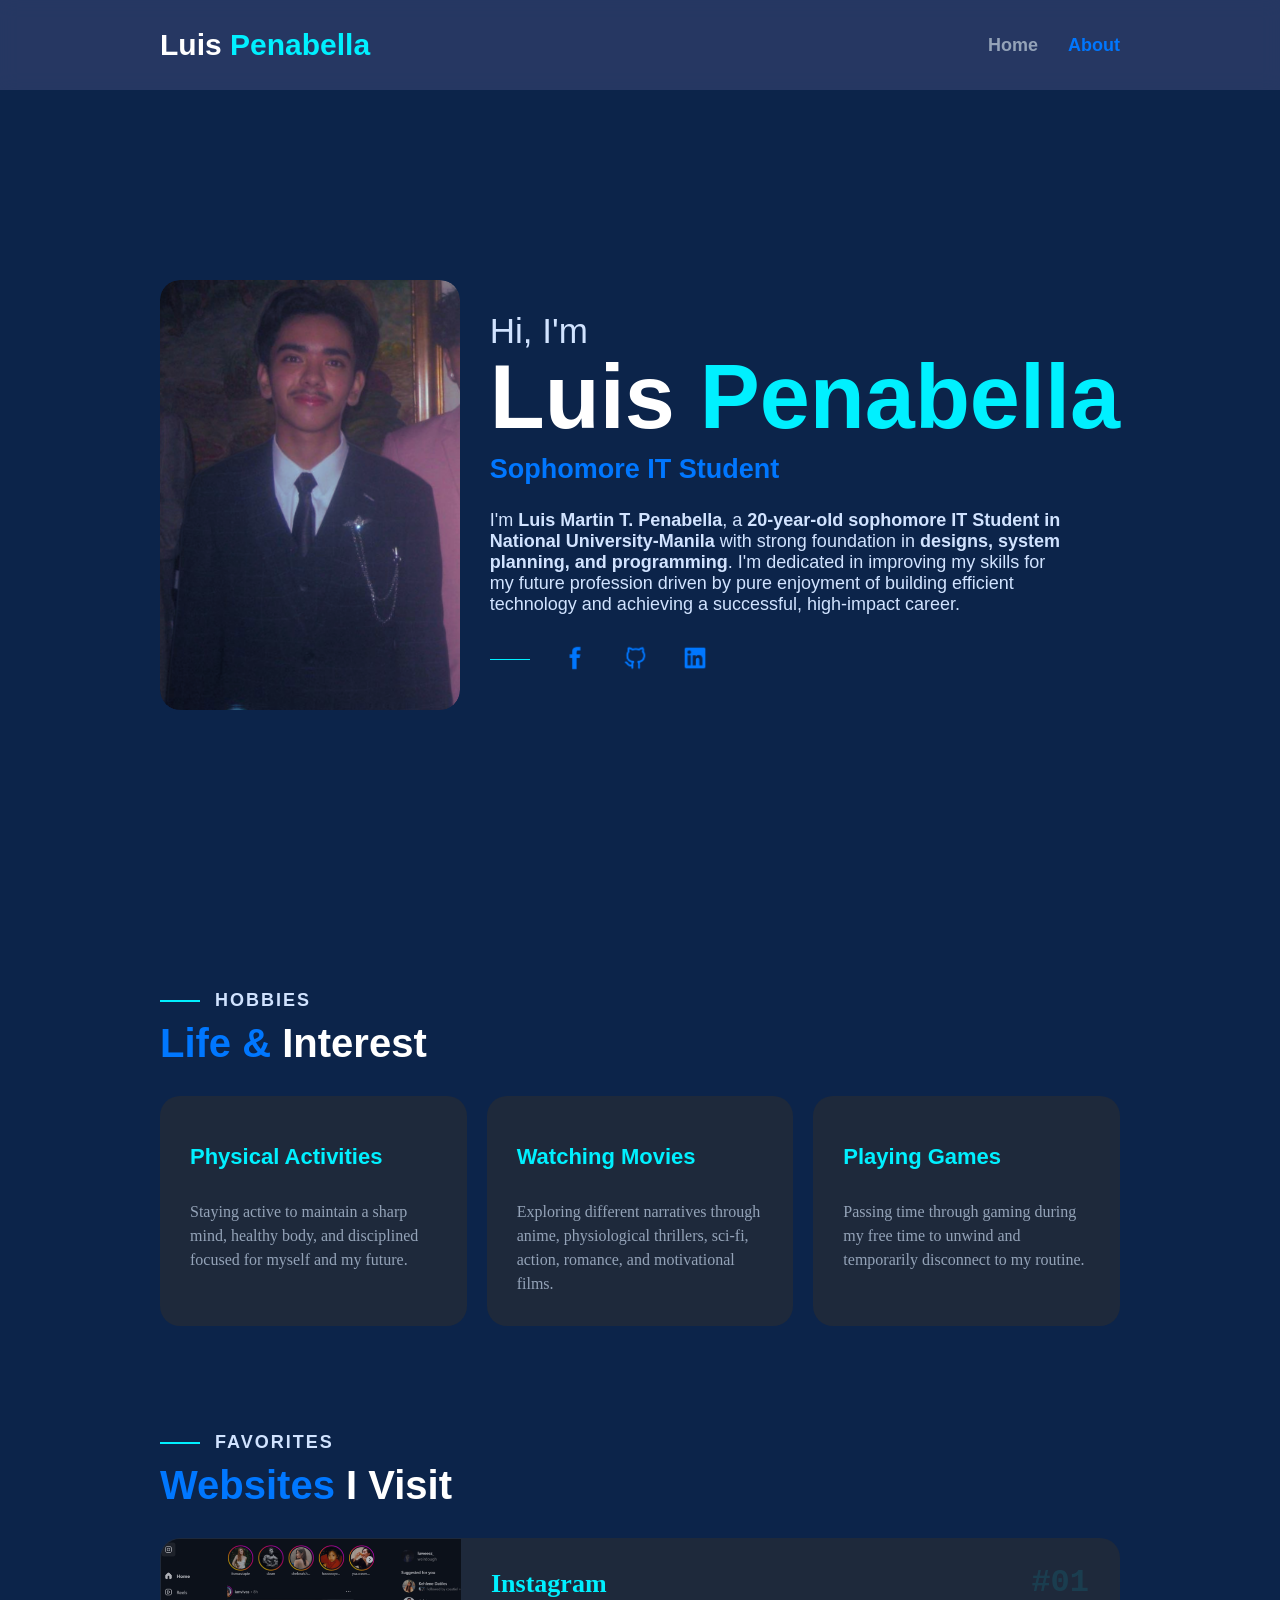
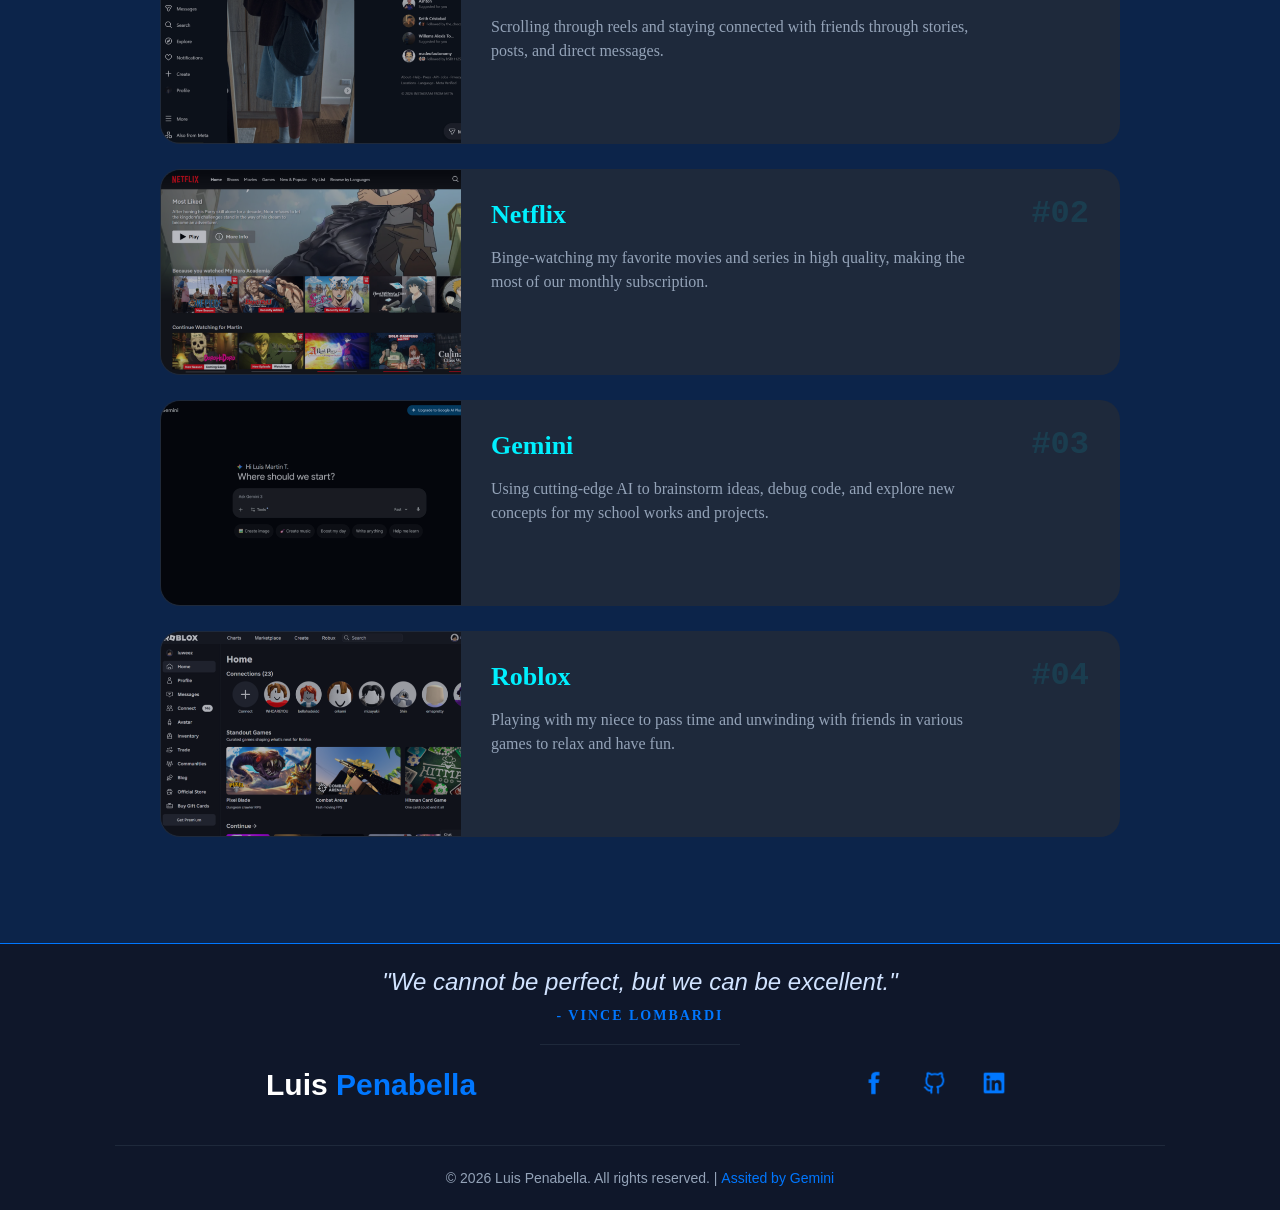
==== commit 97846b98: "Updated BG and navbar, fixed footer and spacings" ====
--- a/aboutPage.html
+++ b/aboutPage.html
@@ -7,155 +7,180 @@
         <link rel="stylesheet" href="aboutPage.css">
     </head>
 
-    <body style="background-image: url('assets/myBG.png'); background-size: cover; background-repeat: no-repeat; background-attachment: fixed;">
-        <div class="navbar">
-            <a href="index.html" class="nav-logo">Luis <span class="last-name">Penabella</span></a>
- 
-            <div class="nav-direct">
-                <a href="index.html">Home</a>
-                <a href="aboutPage.html" class="active">About</a>
+    <body>
+        <nav class="navbar"> <!-- Navigation Bar -->
+            <div class="nav-container">
+                <a href="index.html" class="nav-title">Luis <span class="last-name">Penabella</span></a>
+
+                <ul class="nav-links">
+                    <li><a href="index.html">Home</a></li>
+                    <li><a href="aboutPage.html" class="active">About</a></li>
+                </ul>
             </div>
-        </div>
+        </nav>
 
-        <div class="about-page">
-            <div class="my-photo">
-                <img src="assets/icons/myImageBackground.png" alt="Background" class="image-background">
-                <img src="assets/icons/myImage.png" alt="Luis Martin T. Penabella" class="my-image">
+        <div class="about-page"> <!-- About Page Contents-->
+
+            <div class="slides introduction"> <!-- Video Background -->
+                <video autoplay muted loop playsinline class="bg-video">
+                    <source src="assets/bgVideo.mp4" type="video/mp4">
+                    Your browser does not support the video tag.
+                </video>
+
+                <div class="content intro-content"> <!-- Introduction Content -->
+
+                    <div class="my-photo">
+                        <img src="assets/icons/myImageBackground.png" alt="Background" class="image-background">
+                        <img src="assets/icons/myImage.png" alt="Luis Martin T. Penabella" class="my-image">
+                    </div>
+                    
+                    <div class="about-me">
+                        <h3>Hi, I'm</h3>
+                        <h1>Luis <span class="last-name">Penabella</span></h1>
+                        <h2>Sophomore IT Student</h2>
+                        <p>I'm <strong>Luis Martin T. Penabella</strong>, a <strong>20-year-old sophomore IT Student in<br>National University-Manila</strong> with strong foundation in <strong>designs, system<br>planning, and programming</strong>. I'm dedicated in improving my skills for<br>my future profession driven by pure enjoyment of building efficient<br>technology and achieving a successful, high-impact career.</p>
+
+                        <div class="icons">
+                            <hr>
+                            <div class="icon-background"><a href="https://www.facebook.com/cookietrashh" target="_blank"><img src="assets/icons/fbIcon.png" alt="Facebook" width="30"></a></div>
+                            <div class="icon-background"><a href="https://github.com/luis-mtp"  target="_blank"><img src="assets/icons/gitIcon.png" alt="GitHub" width="30"></a></div>
+                            <div class="icon-background"><a href="https://www.linkedin.com/in/luis-penabella-lmtp18"  target="_blank"><img src="assets/icons/inIcon.png" alt="LinkedIn" width="30"></a></div>
+                        </div>
+                    </div>
+
+                </div>
+
             </div>
 
-            <div class="introduction">
-                <h3>Hi, I'm</h3>
-                <h1>Luis <span class="last-name">Penabella</span></h1>
-                <h2>Sophomore IT Student</h2>
-                <p>I'm <strong>Luis Martin T. Penabella</strong>, a <strong>20-year-old sophomore IT Student in<br>National University-Manila</strong> with strong foundation in <strong>designs, system<br>planning, and programming</strong>. I'm dedicated in improving my skills for<br>my future profession driven by pure enjoyment of building efficient<br>technology and achieving a successful, high-impact career.</p>
+            <div class="slides hobbies-websites"> <!-- Hobbies and Websites Content -->
 
-                <div class="icons">
-                    <hr>
-                    <div class="icon-background"><a href="https://www.facebook.com/cookietrashh" target="_blank"><img src="assets/icons/fbIcon.png" alt="Facebook" width="30"></a></div>
-                    <div class="icon-background"><a href="https://github.com/luis-mtp"  target="_blank"><img src="assets/icons/gitIcon.png" alt="GitHub" width="30"></a></div>
-                    <div class="icon-background"><a href="https://www.linkedin.com/in/luis-penabella-lmtp18"  target="_blank"><img src="assets/icons/inIcon.png" alt="LinkedIn" width="30"></a></div>
+                <div class="content hobbies-content">
+
+                    <div class="headers hobbies-header">
+                        <div class="sub-header">
+                            <hr>
+                            <h3>Hobbies</h3>
+                        </div>
+                        <h2>Life & <span class="header-second-word">Interest</span></h2>
+                    </div>
+
+                    <ul class="hobbies-list">
+                        <li>
+                            <div class="hobby-card">
+                                <h2>Physical Activities</h2>
+                                <p>Staying active to maintain a sharp mind, healthy body, and disciplined focused for myself and my future.</p>
+                            </div>
+                        </li>
+                        <li>
+                            <div class="hobby-card">
+                                <h2>Watching Movies</h2>
+                                <p>Exploring different narratives through anime, physiological thrillers, sci-fi, action, romance, and motivational films.</p>
+                            </div>
+                        </li>
+                        <li>
+                            <div class="hobby-card">
+                                <h2>Playing Games</h2>
+                                <p>Passing time through gaming during my free time to unwind and temporarily disconnect to my routine.</p>
+                            </div>
+                        </li>
+                    </ul>
+
                 </div>
-            </div>
-        </div>
 
-        <div class="hobbies">
-            <div class="hobbies-header">
-                <div class="sub-header">
-                    <hr>
-                    <h3>Hobbies</h3>
+                <div class="content websites-content">
+                    
+                    <div class="headers websites-header">
+                        <div class="sub-header">
+                            <hr>
+                            <h3>Favorites</h3>
+                        </div>
+                        <h2>Websites <span class="header-second-word">I Visit</span></h2>
+                    </div>
+
+                    <ol class="websites-list">
+                        <li>
+                            <a href="https://www.instagram.com" target="_blank" class="website-card">
+                                <div class="website-preview">
+                                    <img src="assets/previews/instagramPreview.png" alt="Instagram Preview">
+                                </div>
+                                <div class="website-info">
+                                    <span class="site-number"></span>
+                                    <h2>Instagram</h2>
+                                    <p>Scrolling through reels and staying connected with friends through stories, posts, and direct messages.</p>
+                                </div>
+                            </a>
+                        </li>
+                        <li>
+                            <a href="https://www.netflix.com" target="_blank" class="website-card">
+                                <div class="website-preview">
+                                    <img src="assets/previews/netflixPreview.png" alt="Netflix Preview">
+                                </div>
+                                <div class="website-info">
+                                    <span class="site-number"></span>
+                                    <h2>Netflix</h2>
+                                    <p>Binge-watching my favorite movies and series in high quality, making the most of our monthly subscription.</p>
+                                </div>
+                            </a>
+                        </li>
+                        <li>
+                            <a href="https://gemini.google.com" target="_blank" class="website-card">
+                                <div class="website-preview">
+                                    <img src="assets/previews/geminiPreview.png" alt="Gemini Preview">
+                                </div>
+                                <div class="website-info">
+                                    <span class="site-number"></span>
+                                    <h2>Gemini</h2>
+                                    <p>Using cutting-edge AI to brainstorm ideas, debug code, and explore new concepts for my school works and projects.</p>
+                                </div>
+                            </a>
+                        </li>
+                        <li>
+                            <a href="https://www.roblox.com" target="_blank" class="website-card">
+                                <div class="website-preview">
+                                    <img src="assets/previews/robloxPreview.png" alt="Roblox Preview">
+                                </div>
+                                <div class="website-info">
+                                    <span class="site-number"></span>
+                                    <h2>Roblox</h2>
+                                    <p>Playing with my niece to pass time and unwinding with friends in various games to relax and have fun.</p>
+                                </div>
+                            </a>
+                        </li>
+                    </ol>
+
                 </div>
-                <h2>Life & <span class="header-second-word">Interest</span></h2>
+
             </div>
 
-            <ul class="hobbies-list">
-                <li>
-                    <div class="hobby-card">
-                        <h2>Physical Activities</h2>
-                        <p>Staying active to maintain a sharp mind, healthy body, and disciplined focused for myself and my future.</p>
+            <!-- Footer Content -->
+             <footer class="footer">
+                <div class="footer-section">
+                    <div class="quote">
+                        <p>"We cannot be perfect, but we can be excellent."</p>
+                        <span class="quote-author">- Vince Lombardi</span>
                     </div>
-                </li>
-                <li>
-                    <div class="hobby-card">
-                        <h2>Watching Movies</h2>
-                        <p>Exploring different narratives through anime, physiological thrillers, sci-fi, action, romance, and motivational films.</p>
-                    </div>
-                </li>
-                <li>
-                    <div class="hobby-card">
-                        <h2>Playing Games</h2>
-                        <p>Passing time through gaming during my free time to unwind and temporarily disconnect to my routine.</p>
-                    </div>
-                </li>
-            </ul>
-        </div>
-
-        <div class="websites">
-            <div class="websites-header">
-                <div class="sub-header">
-                    <hr>
-                    <h3>Favorites</h3>
-                </div>
-                <h2>Websites <span class="header-second-word">I Visit</span></h2>
-            </div>
-
-            <ol class="websites-list">
-                <li>
-                    <a href="https://www.instagram.com" target="_blank" class="website-card">
-                        <div class="website-preview">
-                            <img src="assets/previews/instagramPreview.png" alt="Instagram Preview">
-                        </div>
-                        <div class="website-info">
-                            <span class="site-number"></span>
-                            <h2>Instagram</h2>
-                            <p>Scrolling through reels and staying connected with friends through stories, posts, and direct messages.</p>
-                        </div>
-                    </a>
-                </li>
-                <li>
-                    <a href="https://www.netflix.com" target="_blank" class="website-card">
-                        <div class="website-preview">
-                            <img src="assets/previews/netflixPreview.png" alt="Netflix Preview">
-                        </div>
-                        <div class="website-info">
-                            <span class="site-number"></span>
-                            <h2>Netflix</h2>
-                            <p>Binge-watching my favorite movies and series in high quality, making the most of our monthly subscription.</p>
-                        </div>
-                    </a>
-                </li>
-                <li>
-                    <a href="https://gemini.google.com" target="_blank" class="website-card">
-                        <div class="website-preview">
-                            <img src="assets/previews/geminiPreview.png" alt="Gemini Preview">
-                        </div>
-                        <div class="website-info">
-                            <span class="site-number"></span>
-                            <h2>Gemini</h2>
-                            <p>Using cutting-edge AI to brainstorm ideas, debug code, and explore new concepts for my school works and projects.</p>
-                        </div>
-                    </a>
-                </li>
-                <li>
-                    <a href="https://www.roblox.com" target="_blank" class="website-card">
-                        <div class="website-preview">
-                            <img src="assets/previews/robloxPreview.png" alt="Roblox Preview">
-                        </div>
-                        <div class="website-info">
-                            <span class="site-number"></span>
-                            <h2>Roblox</h2>
-                            <p>Playing with my niece to pass time and unwinding with friends in various games to relax and have fun.</p>
-                        </div>
-                    </a>
-                </li>
-            </ol>
-        </div>
-
-        <footer class="footer">
-            <div class="footer-section">
-                <div class="quote">
-                    <p>"We cannot be perfect, but we can be excellent."</p>
-                    <span class="quote-author">- Vince Lombardi</span>
-                </div>
-            </div>
-
-            <hr class="footer-divider">
-
-            <div class="footer-info">
-                
-                <div class="footer-nav">
-                    <a href="index.html" class="nav-logo">Luis <span class="last-name">Penabella</span></a>
                 </div>
 
-                <div class="footer-contact">
-                    <div class="icon-background"><a href="https://www.facebook.com/cookietrashh" target="_blank"><img src="assets/icons/fbIcon.png" alt="Facebook" width="30"></a></div>
-                    <div class="icon-background"><a href="https://github.com/luis-mtp"  target="_blank"><img src="assets/icons/gitIcon.png" alt="GitHub" width="30"></a></div>
-                    <div class="icon-background"><a href="https://www.linkedin.com/in/luis-penabella-lmtp18"  target="_blank"><img src="assets/icons/inIcon.png" alt="LinkedIn" width="30"></a></div>
+                <hr class="footer-divider">
+
+                <div class="footer-info">
+                    
+                    <div class="footer-nav">
+                        <a href="index.html" class="nav-title">Luis <span class="last-name">Penabella</span></a>
+                    </div>
+
+                    <div class="footer-contact">
+                        <div class="icon-background"><a href="https://www.facebook.com/cookietrashh" target="_blank"><img src="assets/icons/fbIcon.png" alt="Facebook" width="30"></a></div>
+                        <div class="icon-background"><a href="https://github.com/luis-mtp"  target="_blank"><img src="assets/icons/gitIcon.png" alt="GitHub" width="30"></a></div>
+                        <div class="icon-background"><a href="https://www.linkedin.com/in/luis-penabella-lmtp18"  target="_blank"><img src="assets/icons/inIcon.png" alt="LinkedIn" width="30"></a></div>
+                    </div>
                 </div>
-            </div>
 
-            <div class="footer-copyright">
-                <p>&copy; 2026 Luis Penabella. All rights reserved. | <span class="footer-tag">Assited by Gemini</span></p>
-            </div>
-        </footer>
+                <div class="footer-copyright">
+                    <p>&copy; 2026 Luis Penabella. All rights reserved. | <span class="footer-tag">Assited by Gemini</span></p>
+                </div>
+            </footer>
+
+        </div>
     </body>
 </html>
--- a/aboutPage.css
+++ b/aboutPage.css
@@ -1,68 +1,132 @@
+* {
+    box-sizing: border-box;
+}
 body {
-    display: flex;
-    flex-direction: column;
-    align-items: center;
-    justify-content: flex-start;
-    min-height: 100vh;
-    margin: 0;
-    padding: 0 20px;
-}
-
+    margin: 0;
+    background-color: #0c244a;
+    
+}
+
+/* Navigation Bar Styles */
 .navbar {
+    position: fixed;
+    top: 0;
+    left: 0;
+    width: 100%;
+    height: 10%;
+    z-index: 1000;
+    background-color: rgba(59, 70, 118, 0.571);
+    backdrop-filter: blur(10px);
+    
+    display: block; 
+}
+.nav-container {
+    max-width: 1200px; 
+    margin: 0 auto;
+    height: 100%;
+    
     display: flex;
     justify-content: space-between;
     align-items: center;
-    position: relative;
-    z-index: 10;
-
-    width: 100%;
-    max-width: 1050px;
-    margin: 10px auto;
-    padding: 10px;
-    flex-shrink: 0;
-}
-.nav-logo {
+    padding: 0 120px;
+}
+.nav-title {
     text-decoration: none;
     font-weight: bold;
     color: #FFFFFF;
     font-size: 30px;
     font-family: 'Segoe UI', Tahoma, Geneva, Verdana, sans-serif;
+
+    flex-shrink: 0;
     transition: 0.3s;
 }
 .last-name {
     color: #00F0FF;
     transition: 0.3s;
 }
-.nav-logo:hover .last-name{
-    color: #FFFFFF;
-}
-.nav-direct a {
+.nav-title:hover .last-name{
+    color: #FFFFFF;
+}
+.nav-links {
+    display: flex;
+    gap: 30px;
+    list-style: none;
+    font-size: 18px;
+}
+.nav-links a {
     text-decoration: none;
+    font-weight: 600;
     color: #94A3B8;
     font-family: Arial, sans-serif;
-    margin-left: 20px;
-    font-size: 18px;
     transition: 0.3s;
 }
-.nav-direct a:hover {
-    color: #FFFFFF;
-}
-.nav-direct a.active {
-    font-weight: bold;
-    color: #0077FF;
+.nav-links a:hover {
+    text-decoration: underline;
+    text-underline-offset: 8px;
+    color: #FFFFFF;
+}
+.nav-links a.active {
+    color: #0077FF;
+}
+.nav-links a.active:hover {
+    color: #00F0FF;
 }
 
 .about-page {
+    width: 100%;
+    height: 100vh;
+}
+.slides {
+    width: 100%;
+    top: 0;
+    position: sticky;
+
+    display: flex;
+    align-items: center;
+    justify-content: center;
+}
+.content {
+    max-width: 1200px;
+    margin: 0 auto;
+    width: 100%;
+    padding: 0 120px;
+
+    cursor: default;
+}
+
+/* Introduction Slide Styles */
+.introduction {
+    position: relative;
+    width: 100%;
+    height: 100vh;
+
+    display: flex;
+    flex-direction: column;
+    align-items: center;
+    justify-content: flex-end;
+    overflow: hidden;
+}
+.bg-video {
+    position: absolute;
+    top: 0;
+    left: 0;
+    width: 100%;
+    height: 100%;
+    object-fit: cover;
+    z-index: -1;
+}
+.about-page .intro-content {
+    width: 100%;
+    height: calc(100vh - 10%);
+
+    padding: 0 120px;
+} 
+.intro-content {
+
     display: flex;
     justify-content: space-between;
     align-items: center;
-    gap: 10px;
-    flex-grow: 1;
-    
-    width: 100%;
-    max-width: 1050px;
-    margin: 0px auto;
-    padding: 10px;
+
 }
 .my-photo {
     position: relative;
@@ -70,6 +134,8 @@
     height: 430px;
     border-radius: 20px;
     overflow: hidden;
+
+    flex-shrink: 0;
 }
 .image-background {
     width: 100%;
@@ -92,44 +158,52 @@
 .my-photo:hover .my-image {
     transform: scale(1.05);
 }
-
-.introduction {
+.about-me {
     display: flex;
     flex-direction: column;
     gap: 15px;
-    margin: 0;
-}
-.introduction h3 {
+    flex-shrink: 0;
+
+    margin: 0;
+}
+.about-me:hover {
+    cursor: default;
+}
+.about-me h3 {
     font-weight: normal;
     color: #D1E3FF;
     font-size: 35px;
     font-family: 'Segoe UI', Tahoma, Geneva, Verdana, sans-serif;
+
     margin-left: 10px;
     margin: 0;
 }
-.introduction h1 {
+.about-me h1 {
     font-weight: bold;
     color: #FFFFFF;
     font-size: 90px;
     font-family: 'Segoe UI', Tahoma, Geneva, Verdana, sans-serif;
     line-height: 0.7;
-    margin: 0;
-}
-.introduction .last-name:hover {
-    color: #FFFFFF;
-}
-.introduction h2 {
+
+    margin: 0;
+}
+.about-me .last-name:hover {
+    color: #FFFFFF;
+}
+.about-me h2 {
     color: #0077FF;
     font-size: 27px;
     font-family: 'Segoe UI', Tahoma, Geneva, Verdana, sans-serif;
+
     margin: 0;
     margin-top: 10px;
 }
-.introduction p {
+.about-me p {
     font-weight: normal;
     color: #D1E3FF;
     font-size: 18px;
     font-family: 'Segoe UI', Tahoma, Geneva, Verdana, sans-serif;
+
     margin: 0;
     margin-top: 10px;
 }
@@ -138,6 +212,7 @@
     display: flex;
     align-items: center;
     gap: 20px;
+
     margin-top: 10px;
 }
 .icons hr {
@@ -145,6 +220,7 @@
     height: 1px;
     background-color: #00F0FF;
     border: none;
+
     margin: 0;
     margin-right: 5px;
 }
@@ -174,11 +250,19 @@
     transform: scale(1.15);
 }
 
-.hobbies {
-    width: 100%;
-    max-width: 1050px;
-    margin: 80px auto;
-    padding: 0 10px;
+/* Hobbies & Websites Slide Styles */
+.hobbies-websites {
+    position: relative;
+    width: 100%;
+
+    display: flex;
+    flex-direction: column;
+    align-items:flex-start;
+    justify-content: center;
+    overflow: hidden;
+}
+.headers {
+    margin-top: 90px;
 }
 .sub-header {
     display: flex;
@@ -190,6 +274,7 @@
     max-width: 40px;
     border: none;
     border-top: 2px solid #00F0FF;
+    
     margin: 0;
 }
 .hobbies-header h3 {
@@ -198,12 +283,14 @@
     font-family: 'Segoe UI', Tahoma, Geneva, Verdana, sans-serif;
     text-transform: uppercase;
     letter-spacing: 2px;
+
     margin: 0;
 }
 .hobbies-header h2 {
     color: #0077FF;
     font-size: 40px;
     font-family: 'Segoe UI', Tahoma, Geneva, Verdana, sans-serif;
+
     margin: 10px 0 30px 0;
 }
 .header-second-word {
@@ -215,24 +302,33 @@
     gap: 20px;
     list-style: none;
     padding: 0;
+    align-items: stretch;
+}
+.hobbies-list li {
+    display: flex;
 }
 .hobby-card {
     background: #1E293B;
     padding: 30px;
     border-radius: 20px;
     transition: transform 0.3s ease, background 0.3s ease;
-    height: 80%;
+
+    width: 100%; 
+    display: flex;
+    flex-direction: column;
 }
 .hobby-card h2 {
     color: #00F0FF;
     font-size: 22px;
+    font-family: 'Segoe UI', Tahoma, Geneva, Verdana, sans-serif;
+
     margin-bottom: 10px;
-    font-family: 'Segoe UI', Tahoma, Geneva, Verdana, sans-serif;
 }
 .hobby-card p {
     color: #94A3B8;
     font-size: 16px;
     line-height: 1.5;
+
     margin: 0;
     margin-top: 20px;
 }
@@ -241,25 +337,20 @@
     background: #2D3D54;
     border: 1px solid #0077FF;
 }
-
-.websites {
-    width: 100%;
-    max-width: 1050px;
-    margin: 80px auto;
-    padding: 0 10px;
-}
 .websites-header h3 {
     color: #D1E3FF;
     font-size: 18px;
     font-family: 'Segoe UI', Tahoma, Geneva, Verdana, sans-serif;
     text-transform: uppercase;
     letter-spacing: 2px;
+
     margin: 0;
 }
 .websites-header h2 {
     color: #0077FF;
     font-size: 40px;
     font-family: 'Segoe UI', Tahoma, Geneva, Verdana, sans-serif;
+
     margin: 10px 0 30px 0;
 }
 .websites-second-word {
@@ -269,32 +360,36 @@
     display: flex;
     flex-direction: column;
     gap: 25px;
+
     list-style: none;
     padding: 0;
+
     counter-reset: site-counter;
 }
 .website-card {
     display: flex;
     align-items: stretch;
+    overflow: hidden;
+    min-height: 180px;
+
     background: #1E293B;
     text-decoration: none;
     border-radius: 20px;
-    overflow: hidden;
     border: 1px solid transparent;
+    
     transition: all 0.3s ease;
-    min-height: 180px;
 }
 .website-preview {
     width: 300px;
     flex-shrink: 0;
     background: #0f172a;
 }
-
 .website-preview img {
     width: 100%;
     height: 100%;
     object-fit: cover;
     opacity: 0.7;
+
     transition: opacity 0.3s ease;
 }
 .website-info {
@@ -302,22 +397,20 @@
     position: relative;
     flex-grow: 1;
 }
-
 .website-info h2 {
     color: #00F0FF;
     font-size: 26px;
+
     margin: 0 0 10px 0;
 }
-
 .website-info p {
     color: #94A3B8;
     font-size: 16px;
     line-height: 1.5;
+
     max-width: 85%;
 }
 .site-number::before {
-    counter-increment: site-counter;
-    content: "#0" counter(site-counter);
     position: absolute;
     top: 25px;
     right: 30px;
@@ -326,13 +419,15 @@
     color: #00F0FF;
     opacity: 0.1;
     font-family: 'Courier New', monospace;
+
+    counter-increment: site-counter;
+    content: "#0" counter(site-counter);
 }
 .website-card:hover {
     transform: translateY(-5px);
     background: #2D3D54;
     border: 1px solid #0077FF;
 }
-
 .website-card:hover .website-preview img {
     opacity: 1;
 }
@@ -341,28 +436,32 @@
     opacity: 1;
 }
 
+/* Footer Styles */
 .footer {
     width: 100%;
     background: #0F172A;
-    padding: 60px 0 30px 0;
-    margin-top: 0px;
-    border-top: 1px solid rgba(0, 240, 255, 0.1);
+    padding: 0;
+
+    margin-top: 90px;
+    border-top: 1px solid #0077FF;
 }
 .footer-section {
     max-width: 1050px;
-    margin: 0 auto;
     padding: 0 20px;
     text-align: center;
+
+    margin: 0 auto;
 }
 .quote p {
     color: #D1E3FF;
     font-size: 24px;
     font-style: italic;
     font-family: 'Segoe UI', Tahoma, Geneva, Verdana, sans-serif;
+
     margin-bottom: 10px;
 }
 .quote-author {
-    color: #00F0FF;
+    color: #0077FF;
     font-weight: bold;
     text-transform: uppercase;
     letter-spacing: 2px;
@@ -371,8 +470,9 @@
 .footer-divider {
     border: none;
     border-top: 1px solid #1E293B;
+    max-width: 200px;
+
     margin: 20px auto;
-    max-width: 200px;
 }
 .footer-info {
     display: flex;
@@ -386,6 +486,13 @@
     padding: 0 10px;
     box-sizing: border-box;
 }
+.footer-nav .nav-title .last-name{
+    color: #0077FF;
+    transition: 0.3s;
+}
+.footer-nav .nav-title:hover .last-name{
+    color: #00F0FF;
+}
 .footer-contact {
     display: flex;
     align-items: center;
@@ -395,9 +502,10 @@
     text-align: center;
     width: 100%;
     max-width: 1050px;
+    padding: 10px 0;
+    border-top: 1px solid #1E293B;
+
     margin: 0 auto;
-    padding-top: 20px;
-    border-top: 1px solid #1E293B;
 }
 .footer-copyright p {
     color: #94A3B8;
@@ -405,6 +513,6 @@
     font-family: 'Segoe UI', sans-serif;
 }
 .footer-tag {
-    color: #00F0FF;
+    color: #0077FF;
     font-weight: 500;
 }
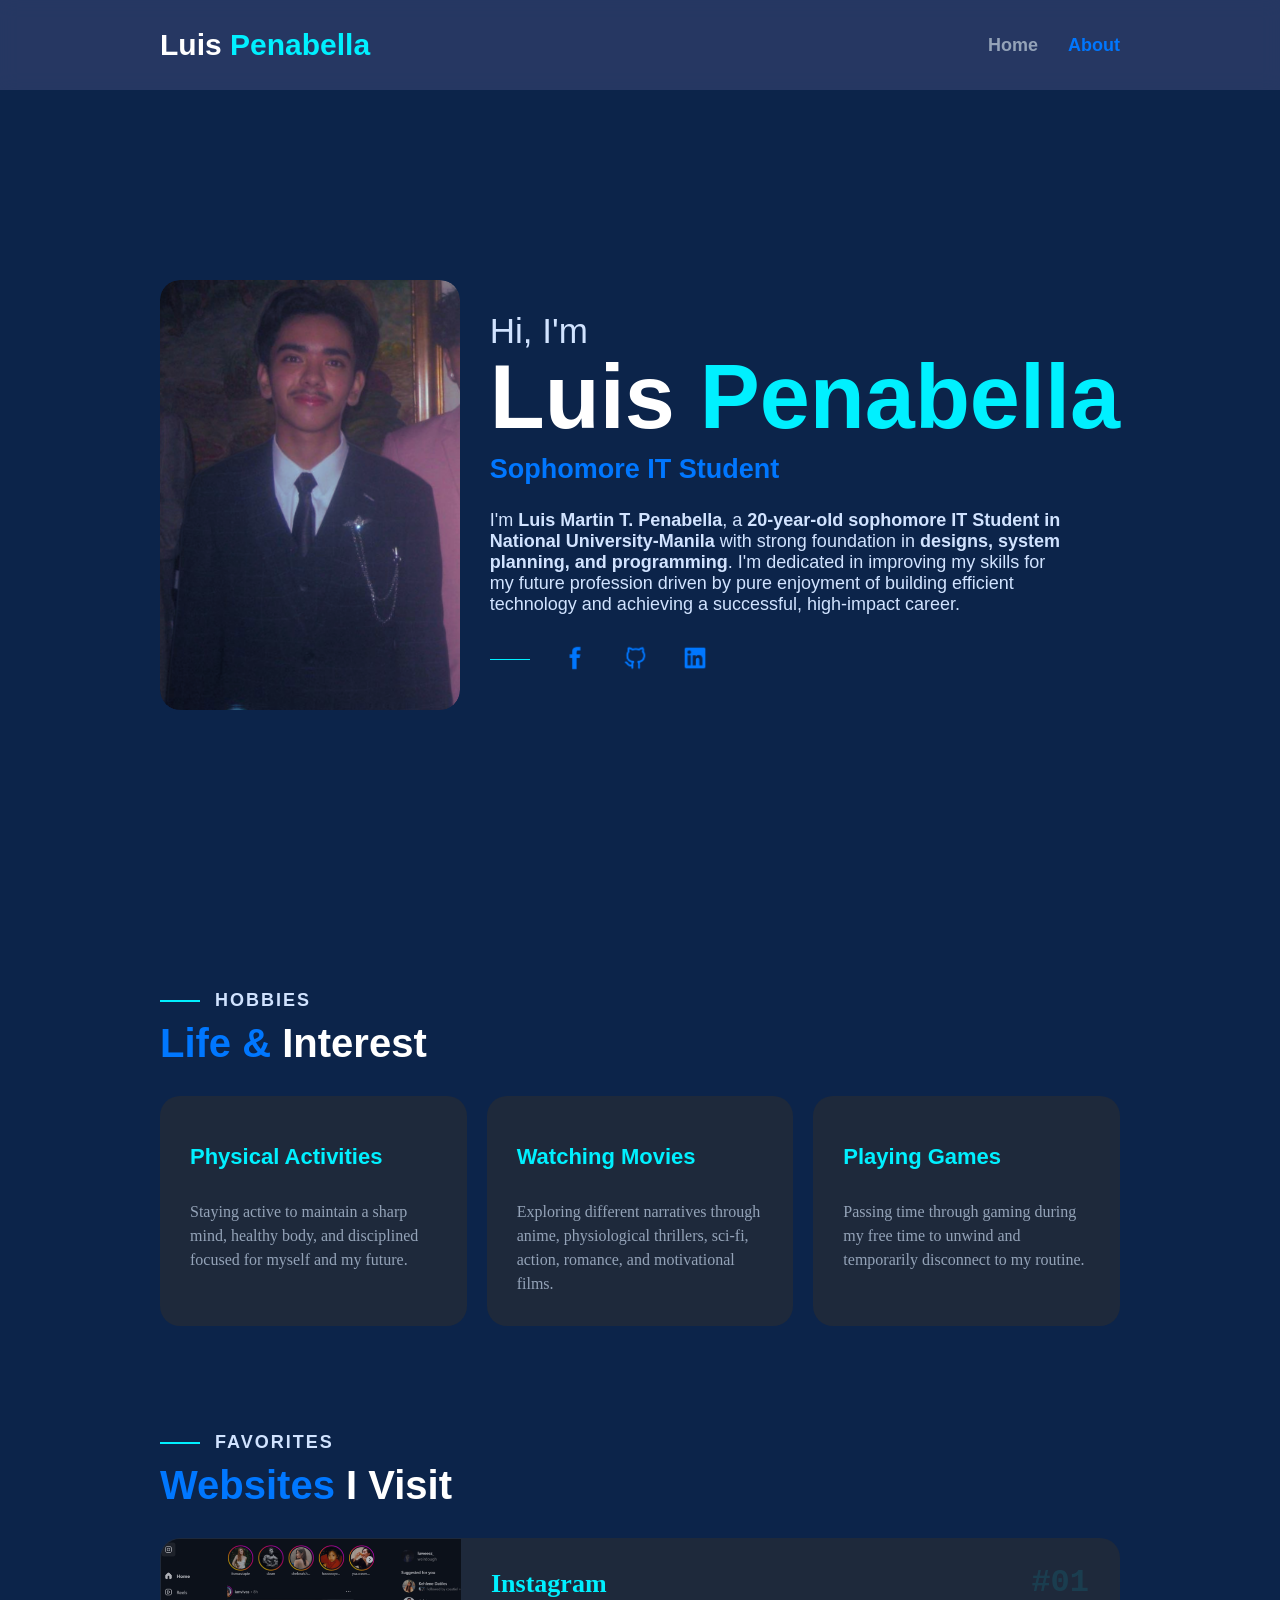
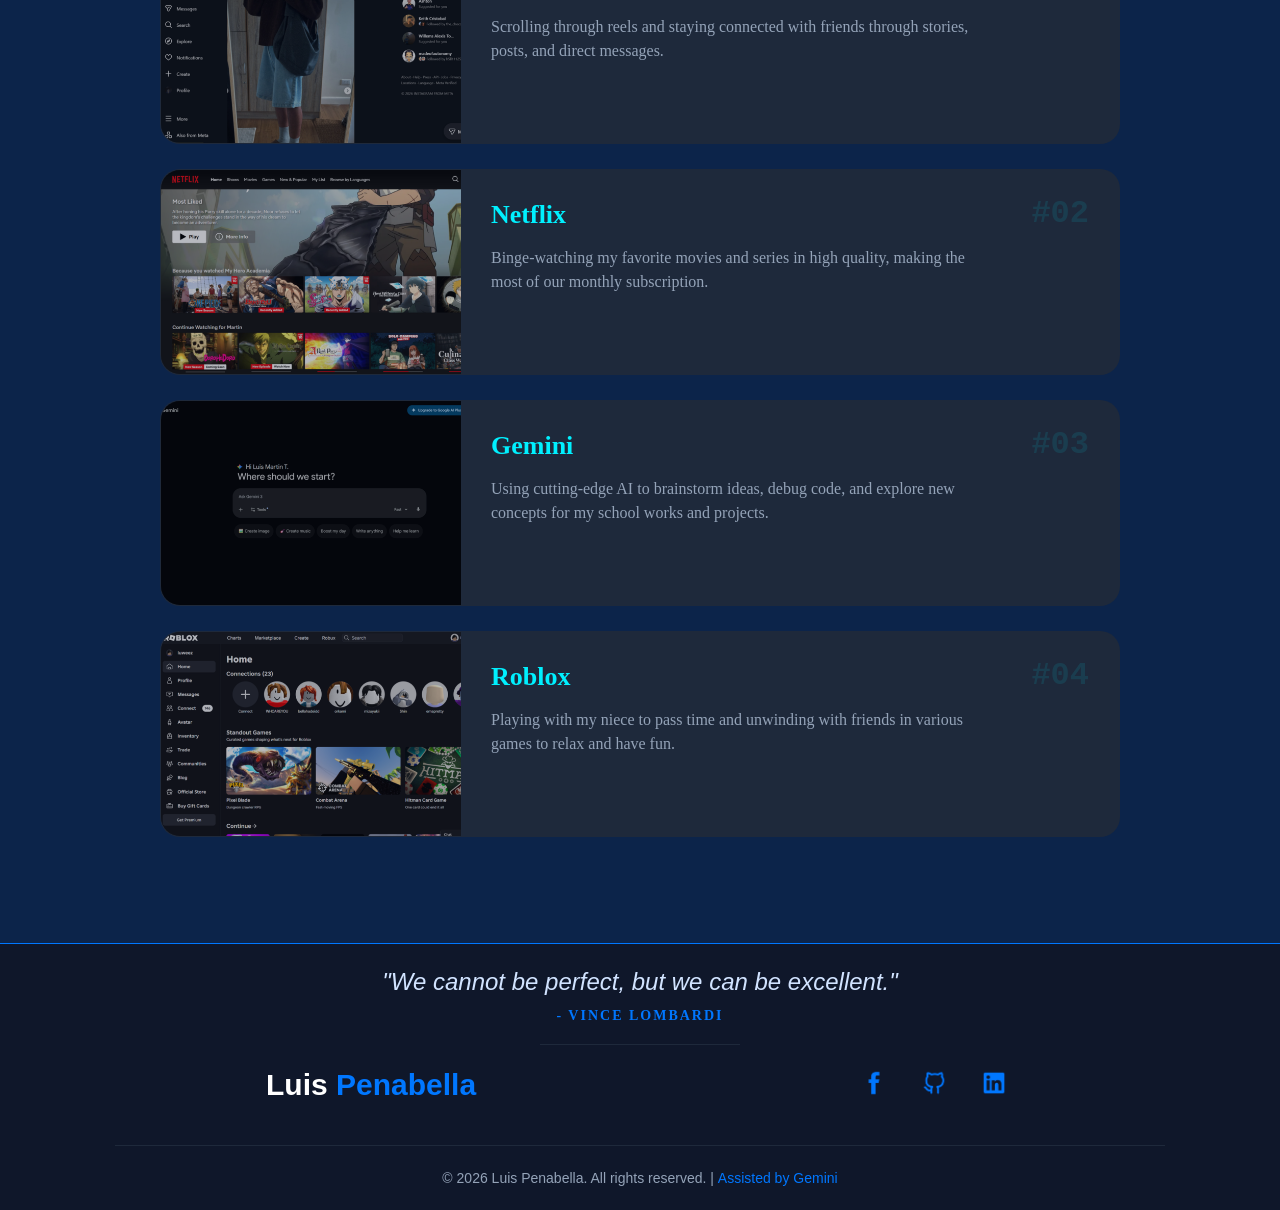
==== commit b16a6819: "Fixed typo error, 'Assited' -> 'Assisted'" ====
--- a/aboutPage.html
+++ b/aboutPage.html
@@ -177,7 +177,7 @@
                 </div>
 
                 <div class="footer-copyright">
-                    <p>&copy; 2026 Luis Penabella. All rights reserved. | <span class="footer-tag">Assited by Gemini</span></p>
+                    <p>&copy; 2026 Luis Penabella. All rights reserved. | <span class="footer-tag">Assisted by Gemini</span></p>
                 </div>
             </footer>
 
